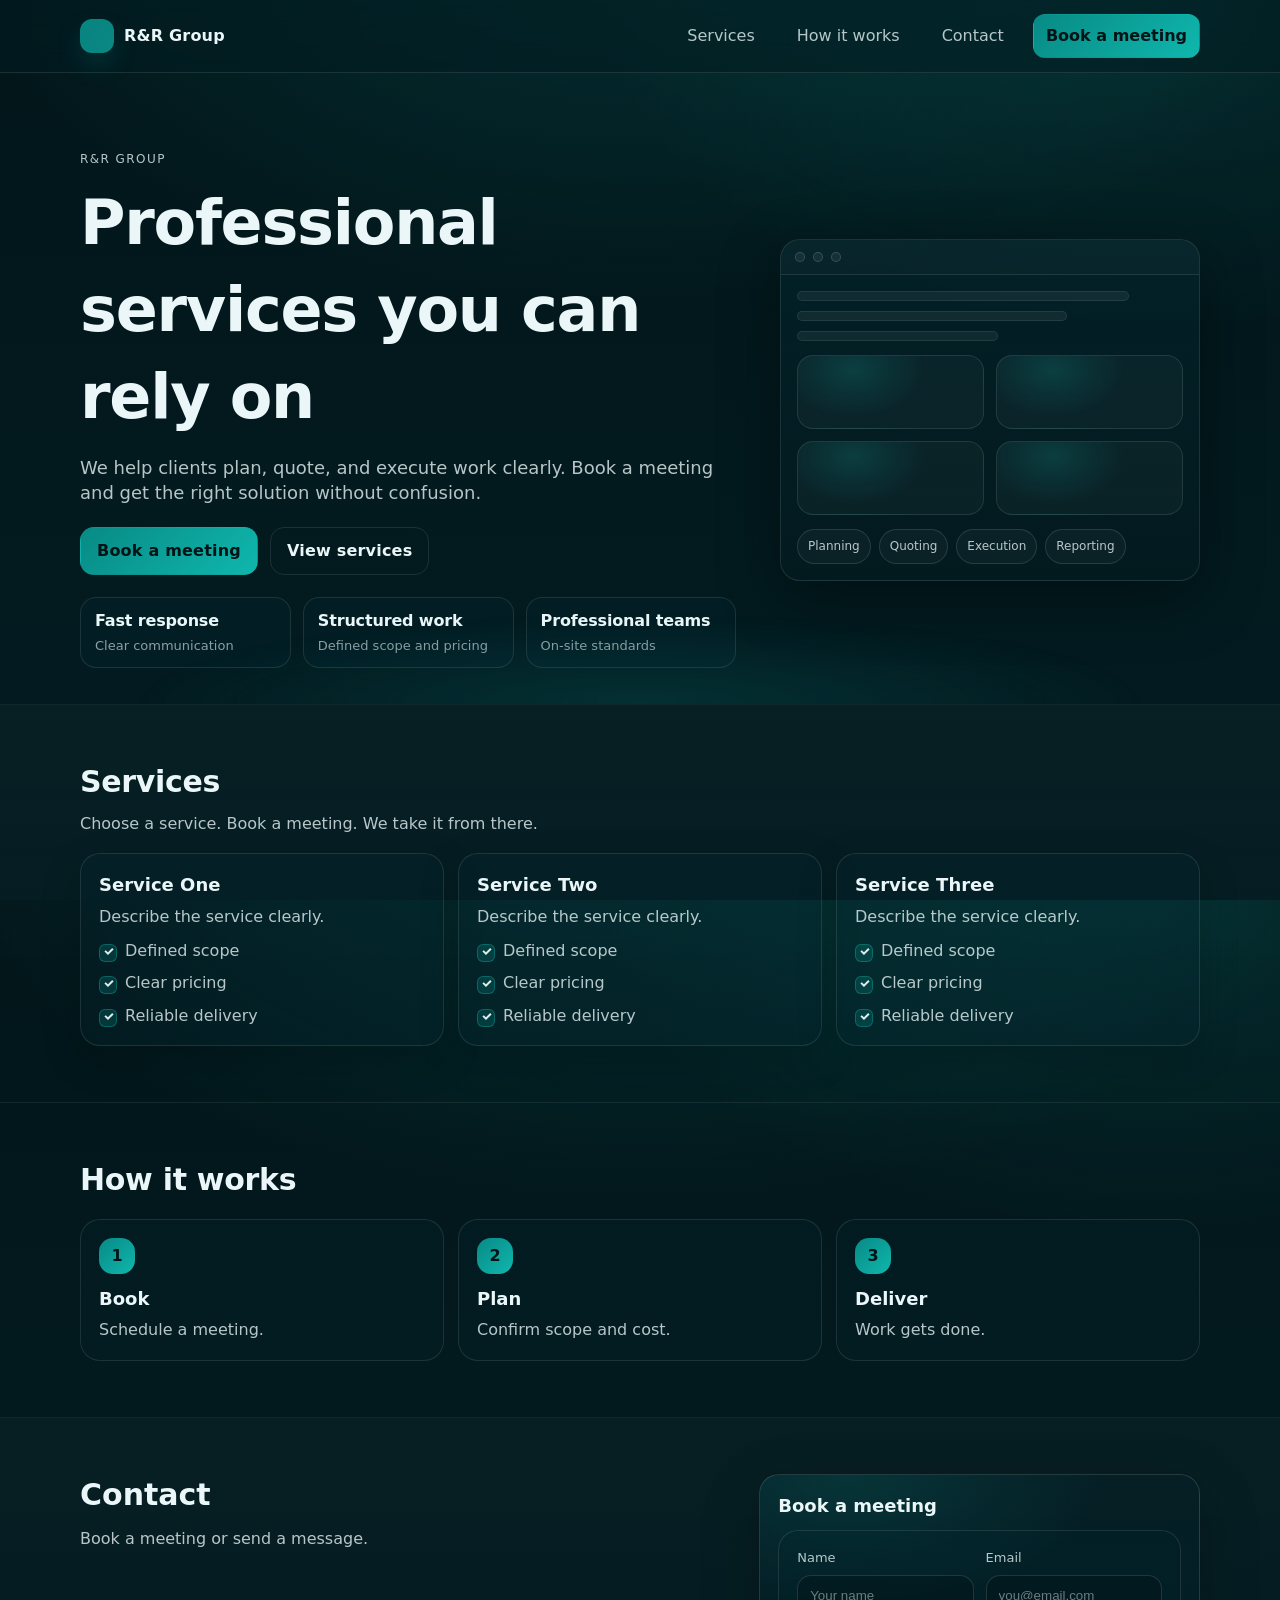
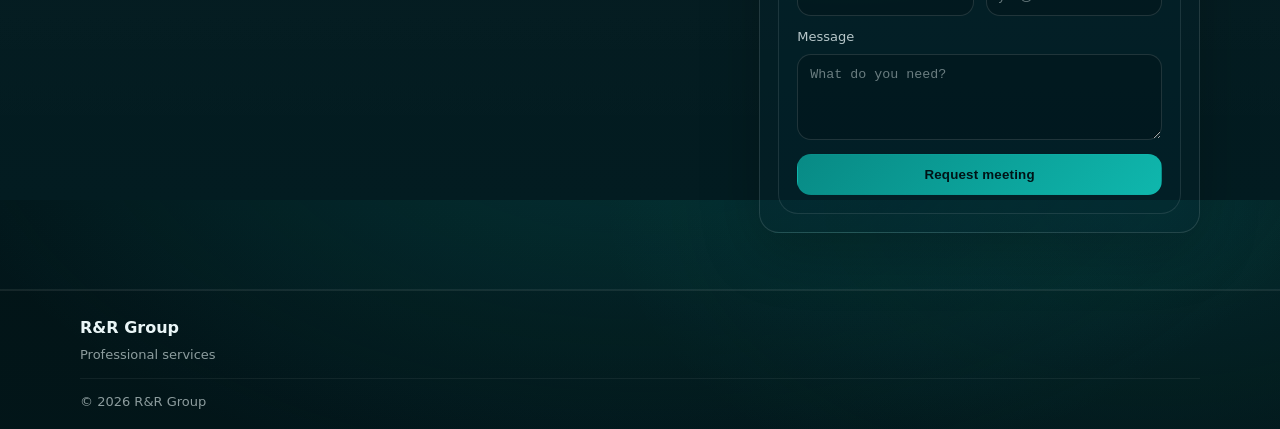
==== index.html @ ce3b4bba "Add files via upload" ====
<!doctype html>
<html lang="en">
<head>
  <meta charset="utf-8">
  <meta name="viewport" content="width=device-width, initial-scale=1">
  <title>R&R Group</title>
  <link rel="stylesheet" href="style.css">
</head>

<body>
  <header class="site-header">
    <div class="container header-inner">
      <div class="brand">
        <div class="brand-mark"></div>
        <div class="brand-name">R&R Group</div>
      </div>

      <nav class="nav">
        <a href="#services">Services</a>
        <a href="#process">How it works</a>
        <a href="#contact">Contact</a>
        <a class="nav-cta" href="#book">Book a meeting</a>
      </nav>
    </div>
  </header>

  <main>
    <section class="hero">
      <div class="container hero-inner">
        <div>
          <p class="eyebrow">R&R Group</p>
          <h1 class="hero-title">Professional services you can rely on</h1>
          <p class="hero-subtitle">
            We help clients plan, quote, and execute work clearly.
            Book a meeting and get the right solution without confusion.
          </p>

          <div class="hero-actions">
            <a class="btn btn-primary" href="#book">Book a meeting</a>
            <a class="btn btn-outline" href="#services">View services</a>
          </div>

          <div class="trust-row">
            <div class="trust-item">
              <div class="trust-value">Fast response</div>
              <div class="trust-label">Clear communication</div>
            </div>
            <div class="trust-item">
              <div class="trust-value">Structured work</div>
              <div class="trust-label">Defined scope and pricing</div>
            </div>
            <div class="trust-item">
              <div class="trust-value">Professional teams</div>
              <div class="trust-label">On-site standards</div>
            </div>
          </div>
        </div>

        <div class="hero-panel">
          <div class="panel-card">
            <div class="panel-top">
              <span class="dot"></span>
              <span class="dot"></span>
              <span class="dot"></span>
            </div>
            <div class="panel-body">
              <div class="panel-line lg"></div>
              <div class="panel-line md"></div>
              <div class="panel-line sm"></div>

              <div class="panel-grid">
                <div class="panel-box"></div>
                <div class="panel-box"></div>
                <div class="panel-box"></div>
                <div class="panel-box"></div>
              </div>

              <div class="panel-chip-row">
                <span class="chip">Planning</span>
                <span class="chip">Quoting</span>
                <span class="chip">Execution</span>
                <span class="chip">Reporting</span>
              </div>
            </div>
          </div>
        </div>
      </div>

      <div class="hero-glow"></div>
    </section>

    <section id="services" class="section section-alt">
      <div class="container">
        <div class="section-head">
          <h2>Services</h2>
          <p>Choose a service. Book a meeting. We take it from there.</p>
        </div>

        <div class="grid-3">
          <div class="card">
            <h3>Service One</h3>
            <p>Describe the service clearly.</p>
            <ul class="ticks">
              <li>Defined scope</li>
              <li>Clear pricing</li>
              <li>Reliable delivery</li>
            </ul>
          </div>

          <div class="card">
            <h3>Service Two</h3>
            <p>Describe the service clearly.</p>
            <ul class="ticks">
              <li>Defined scope</li>
              <li>Clear pricing</li>
              <li>Reliable delivery</li>
            </ul>
          </div>

          <div class="card">
            <h3>Service Three</h3>
            <p>Describe the service clearly.</p>
            <ul class="ticks">
              <li>Defined scope</li>
              <li>Clear pricing</li>
              <li>Reliable delivery</li>
            </ul>
          </div>
        </div>
      </div>
    </section>

    <section id="process" class="section">
      <div class="container">
        <div class="section-head">
          <h2>How it works</h2>
        </div>

        <div class="steps">
          <div class="step">
            <div class="step-num">1</div>
            <h3>Book</h3>
            <p>Schedule a meeting.</p>
          </div>

          <div class="step">
            <div class="step-num">2</div>
            <h3>Plan</h3>
            <p>Confirm scope and cost.</p>
          </div>

          <div class="step">
            <div class="step-num">3</div>
            <h3>Deliver</h3>
            <p>Work gets done.</p>
          </div>
        </div>
      </div>
    </section>

    <section id="contact" class="section section-alt">
      <div class="container split">
        <div class="split-left">
          <h2>Contact</h2>
          <p>Book a meeting or send a message.</p>
        </div>

        <div class="glass-card" id="book">
          <h3>Book a meeting</h3>
          <form class="form">
            <div class="form-grid">
              <div class="field">
                <span>Name</span>
                <input type="text" placeholder="Your name">
              </div>
              <div class="field">
                <span>Email</span>
                <input type="email" placeholder="you@email.com">
              </div>
              <div class="field field-full">
                <span>Message</span>
                <textarea rows="4" placeholder="What do you need?"></textarea>
              </div>
            </div>

            <div class="form-actions">
              <button class="btn btn-primary btn-block">Request meeting</button>
            </div>
          </form>
        </div>
      </div>
    </section>
  </main>

  <footer class="site-footer">
    <div class="container footer-inner">
      <div>
        <div class="footer-brand">R&R Group</div>
        <div class="footer-meta">Professional services</div>
      </div>
    </div>

    <div class="container footer-bottom">
      © 2026 R&R Group
    </div>
  </footer>
</body>
</html>
---- style.css ----
:root{
  --bg:#031c21;
  --panel:#04272f;
  --panel-2:#05323b;
  --text:#eaf6f7;
  --muted:rgba(234,246,247,.78);
  --muted-2:rgba(234,246,247,.60);
  --line:rgba(255,255,255,.10);
  --accent:#088a85;
  --accent-2:#0fb7ad;
  --shadow: 0 18px 60px rgba(0,0,0,.35);
  --radius: 20px;
  --radius-sm: 14px;
  --max: 1120px;
}

*{box-sizing:border-box}
html,body{height:100%}
body{
  margin:0;
  font-family: ui-sans-serif, system-ui, -apple-system, Segoe UI, Roboto, Arial, sans-serif;
  background: radial-gradient(1200px 700px at 50% -120px, rgba(8,138,133,.25), transparent 60%),
              radial-gradient(1000px 600px at 90% 0%, rgba(15,183,173,.14), transparent 55%),
              linear-gradient(180deg, #02161a 0%, var(--bg) 100%);
  color:var(--text);
  line-height:1.4;
}

a{color:inherit; text-decoration:none}
.container{
  width: min(var(--max), calc(100% - 40px));
  margin: 0 auto;
}

.skip-link{
  position:absolute;
  left:-999px;
  top:12px;
  padding:10px 12px;
  background:#fff;
  color:#000;
  border-radius:10px;
  z-index:50;
}
.skip-link:focus{left:12px}

.site-header{
  position:sticky;
  top:0;
  z-index:40;
  backdrop-filter: blur(14px);
  background: rgba(3,28,33,.55);
  border-bottom: 1px solid var(--line);
}
.header-inner{
  display:flex;
  align-items:center;
  justify-content:space-between;
  padding: 14px 0;
  gap:16px;
}

.brand{
  display:flex;
  align-items:center;
  gap:10px;
  min-width: 180px;
}
.brand-mark{
  width:34px;
  height:34px;
  border-radius: 12px;
  background: linear-gradient(135deg, rgba(8,138,133,.95), rgba(15,183,173,.70));
  box-shadow: 0 12px 26px rgba(15,183,173,.15);
}
.brand-name{
  font-weight:800;
  letter-spacing:.2px;
}

.nav{
  display:flex;
  align-items:center;
  gap:16px;
  flex-wrap:wrap;
  justify-content:flex-end;
}
.nav a{
  padding:10px 12px;
  border-radius: 12px;
  color: var(--muted);
  border: 1px solid transparent;
}
.nav a:hover{
  color: var(--text);
  border-color: var(--line);
  background: rgba(255,255,255,.04);
}
.nav .nav-cta{
  color:#001316;
  background: linear-gradient(135deg, var(--accent), var(--accent-2));
  border-color: transparent;
  font-weight:700;
}

.hero{
  position:relative;
  padding: 78px 0 36px;
  overflow:hidden;
}
.hero-inner{
  display:grid;
  grid-template-columns: 1.2fr .8fr;
  gap:26px;
  align-items:center;
}
.eyebrow{
  margin:0 0 12px;
  color: var(--muted);
  letter-spacing:.12em;
  text-transform:uppercase;
  font-size:12px;
}
.hero-title{
  margin:0;
  font-size: clamp(38px, 6vw, 62px);
  letter-spacing:-.02em;
}
.hero-subtitle{
  margin: 14px 0 22px;
  color: var(--muted);
  font-size: 18px;
  max-width: 58ch;
}

.hero-actions{
  display:flex;
  gap:12px;
  flex-wrap:wrap;
  align-items:center;
}

.btn{
  display:inline-flex;
  align-items:center;
  justify-content:center;
  padding: 12px 16px;
  border-radius: 14px;
  border: 1px solid var(--line);
  background: rgba(255,255,255,.03);
  color: var(--text);
  font-weight:700;
  letter-spacing:.2px;
  transition: transform .08s ease, background .2s ease, border-color .2s ease;
}
.btn:hover{
  transform: translateY(-1px);
  background: rgba(255,255,255,.06);
  border-color: rgba(255,255,255,.18);
}
.btn:active{transform: translateY(0)}

.btn-primary{
  color:#001316;
  border-color: transparent;
  background: linear-gradient(135deg, var(--accent), var(--accent-2));
}
.btn-outline{
  background: transparent;
}
.btn-ghost{
  background: rgba(255,255,255,.02);
}
.btn-small{
  padding: 10px 14px;
  border-radius: 12px;
  font-weight:700;
}
.btn-block{width:100%}

.trust-row{
  margin-top: 22px;
  display:grid;
  grid-template-columns: repeat(3, minmax(0, 1fr));
  gap:12px;
}
.trust-item{
  border: 1px solid var(--line);
  background: rgba(4,39,47,.35);
  border-radius: 16px;
  padding: 12px 14px;
}
.trust-value{
  font-weight:800;
  letter-spacing:-.01em;
}
.trust-label{
  margin-top: 4px;
  color: var(--muted-2);
  font-size: 13px;
}

.hero-panel{
  display:flex;
  justify-content:flex-end;
}
.panel-card{
  width: 100%;
  max-width: 420px;
  border-radius: var(--radius);
  border: 1px solid var(--line);
  background: linear-gradient(180deg, rgba(4,39,47,.55), rgba(3,28,33,.40));
  box-shadow: var(--shadow);
  overflow:hidden;
}
.panel-top{
  display:flex;
  gap:8px;
  padding: 12px 14px;
  border-bottom: 1px solid var(--line);
  background: rgba(255,255,255,.02);
}
.dot{
  width:10px;
  height:10px;
  border-radius:999px;
  border:1px solid rgba(255,255,255,.15);
  background: rgba(255,255,255,.06);
}
.panel-body{padding:16px}
.panel-line{
  height:10px;
  border-radius:999px;
  background: rgba(255,255,255,.06);
  border: 1px solid rgba(255,255,255,.08);
  margin-bottom:10px;
}
.panel-line.lg{width: 86%}
.panel-line.md{width: 70%}
.panel-line.sm{width: 52%}

.panel-grid{
  display:grid;
  grid-template-columns: repeat(2, minmax(0, 1fr));
  gap:12px;
  margin-top: 14px;
}
.panel-box{
  height: 74px;
  border-radius: 16px;
  border: 1px solid rgba(255,255,255,.10);
  background:
    radial-gradient(120px 80px at 30% 20%, rgba(15,183,173,.18), transparent 60%),
    rgba(255,255,255,.03);
}
.panel-chip-row{
  display:flex;
  gap:8px;
  flex-wrap:wrap;
  margin-top: 14px;
}
.chip{
  font-size: 12px;
  color: var(--muted);
  border: 1px solid rgba(255,255,255,.12);
  background: rgba(255,255,255,.03);
  padding: 8px 10px;
  border-radius: 999px;
}

.hero-glow{
  position:absolute;
  inset:auto -80px -120px -80px;
  height: 240px;
  background: radial-gradient(closest-side, rgba(8,138,133,.20), transparent 70%);
  filter: blur(8px);
  pointer-events:none;
}

.section{
  padding: 56px 0;
}
.section-alt{
  background: linear-gradient(180deg, rgba(255,255,255,.02), transparent 70%);
  border-top: 1px solid rgba(255,255,255,.05);
  border-bottom: 1px solid rgba(255,255,255,.05);
}
.section-head{
  display:flex;
  flex-direction:column;
  gap:10px;
  margin-bottom: 18px;
}
.section-head h2{
  margin:0;
  font-size: 30px;
  letter-spacing:-.01em;
}
.section-head p{
  margin:0;
  color: var(--muted);
  max-width: 70ch;
}

.grid-3{
  display:grid;
  grid-template-columns: repeat(3, minmax(0, 1fr));
  gap:14px;
  margin-top: 18px;
}
.card{
  border: 1px solid var(--line);
  background: rgba(4,39,47,.30);
  border-radius: var(--radius);
  padding: 18px;
  box-shadow: 0 14px 40px rgba(0,0,0,.18);
}
.card h3{
  margin:0 0 8px;
  font-size: 18px;
}
.card p{
  margin:0 0 12px;
  color: var(--muted);
}
.ticks{
  margin: 0;
  padding: 0;
  list-style:none;
  display:flex;
  flex-direction:column;
  gap:10px;
}
.ticks li{
  padding-left: 26px;
  position:relative;
  color: var(--muted);
}
.ticks li::before{
  content:"";
  position:absolute;
  left:0;
  top:4px;
  width:16px;
  height:16px;
  border-radius: 6px;
  background: rgba(15,183,173,.18);
  border: 1px solid rgba(15,183,173,.35);
}
.ticks li::after{
  content:"";
  position:absolute;
  left:6px;
  top:8px;
  width:6px;
  height:3px;
  border-left:2px solid rgba(234,246,247,.95);
  border-bottom:2px solid rgba(234,246,247,.95);
  transform: rotate(-45deg);
}

.note-bar{
  margin-top: 16px;
  border: 1px solid rgba(255,255,255,.10);
  border-radius: var(--radius);
  background:
    radial-gradient(420px 220px at 20% 0%, rgba(15,183,173,.16), transparent 60%),
    rgba(255,255,255,.03);
  padding: 16px;
  display:flex;
  align-items:center;
  justify-content:space-between;
  gap:14px;
  flex-wrap:wrap;
}
.note-title{
  font-weight:800;
  letter-spacing:-.01em;
}
.note-text{
  color: var(--muted);
  max-width: 70ch;
}

.steps{
  display:grid;
  grid-template-columns: repeat(3, minmax(0, 1fr));
  gap:14px;
  margin-top: 18px;
}
.step{
  border: 1px solid var(--line);
  background: rgba(4,39,47,.28);
  border-radius: var(--radius);
  padding: 18px;
}
.step-num{
  width: 36px;
  height: 36px;
  border-radius: 14px;
  display:flex;
  align-items:center;
  justify-content:center;
  font-weight:900;
  color:#001316;
  background: linear-gradient(135deg, var(--accent), var(--accent-2));
  margin-bottom: 12px;
}
.step h3{margin:0 0 8px; font-size:18px}
.step p{margin:0; color:var(--muted)}

.cta-slab{
  margin-top: 18px;
  border: 1px solid rgba(255,255,255,.12);
  background:
    radial-gradient(520px 260px at 10% 0%, rgba(8,138,133,.20), transparent 60%),
    rgba(255,255,255,.03);
  border-radius: var(--radius);
  padding: 18px;
  display:flex;
  align-items:center;
  justify-content:space-between;
  gap:14px;
  flex-wrap:wrap;
}
.cta-left h3{margin:0 0 6px; font-size:20px}
.cta-left p{margin:0; color:var(--muted)}
.cta-right{display:flex; gap:12px; flex-wrap:wrap}

.split{
  display:grid;
  grid-template-columns: 1.2fr .8fr;
  gap:18px;
  align-items:start;
}
.split-left h2{margin:0 0 12px; font-size:30px}
.split-left p{margin:0 0 16px; color:var(--muted); max-width: 75ch}

.pill-row{
  display:flex;
  gap:10px;
  flex-wrap:wrap;
}
.pill{
  padding: 10px 12px;
  border-radius: 999px;
  border: 1px solid rgba(255,255,255,.12);
  background: rgba(255,255,255,.03);
  color: var(--muted);
  font-size: 13px;
}

.glass-card{
  border-radius: var(--radius);
  border: 1px solid rgba(255,255,255,.12);
  background:
    radial-gradient(420px 220px at 20% 0%, rgba(15,183,173,.14), transparent 60%),
    rgba(4,39,47,.28);
  padding: 18px;
  box-shadow: 0 18px 60px rgba(0,0,0,.22);
}
.glass-card h3{margin:0 0 12px; font-size:18px}

.form{
  border: 1px solid rgba(255,255,255,.10);
  border-radius: var(--radius);
  background: rgba(4,39,47,.22);
  padding: 18px;
}
.form-grid{
  display:grid;
  grid-template-columns: repeat(2, minmax(0, 1fr));
  gap:12px;
}
.field{display:flex; flex-direction:column; gap:8px}
.field span{color: var(--muted); font-size: 13px}
.field input,
.field select,
.field textarea{
  border-radius: 14px;
  border: 1px solid rgba(255,255,255,.12);
  background: rgba(0,0,0,.18);
  color: var(--text);
  padding: 12px 12px;
  outline:none;
}
.field input::placeholder,
.field textarea::placeholder{color: rgba(234,246,247,.45)}
.field input:focus,
.field select:focus,
.field textarea:focus{
  border-color: rgba(15,183,173,.45);
  box-shadow: 0 0 0 4px rgba(15,183,173,.10);
}
.field-full{grid-column: 1 / -1}

.form-actions{
  display:flex;
  align-items:center;
  justify-content:space-between;
  gap:14px;
  flex-wrap:wrap;
  margin-top: 14px;
}
.form-note{
  margin:0;
  color: var(--muted-2);
  font-size: 13px;
  max-width: 70ch;
}

.float-stack{
  position: fixed;
  right: 18px;
  top: 50%;
  transform: translateY(-50%);
  display:flex;
  flex-direction:column;
  gap:10px;
  z-index:45;
}
.float-btn{
  width: 44px;
  height: 44px;
  border-radius: 14px;
  border: 1px solid rgba(255,255,255,.12);
  background: rgba(4,39,47,.55);
  backdrop-filter: blur(10px);
  display:flex;
  align-items:center;
  justify-content:center;
  box-shadow: 0 10px 26px rgba(0,0,0,.25);
}
.float-btn:hover{
  border-color: rgba(255,255,255,.22);
  background: rgba(255,255,255,.06);
}
.float-ic{
  width: 28px;
  height: 28px;
  border-radius: 12px;
  display:flex;
  align-items:center;
  justify-content:center;
  font-weight:900;
  color:#001316;
  background: linear-gradient(135deg, var(--accent), var(--accent-2));
}

.site-footer{
  border-top: 1px solid rgba(255,255,255,.08);
  padding: 26px 0 18px;
  background: rgba(0,0,0,.10);
}
.footer-inner{
  display:flex;
  align-items:flex-start;
  justify-content:space-between;
  gap:14px;
  flex-wrap:wrap;
}
.footer-brand{font-weight:900}
.footer-meta{color: var(--muted-2); margin-top: 6px; font-size: 13px}
.footer-links{
  display:flex;
  gap:12px;
  flex-wrap:wrap;
  justify-content:flex-end;
}
.footer-links a{
  padding:10px 12px;
  border-radius: 12px;
  border: 1px solid transparent;
  color: var(--muted);
}
.footer-links a:hover{
  border-color: var(--line);
  background: rgba(255,255,255,.04);
  color: var(--text);
}
.footer-bottom{
  margin-top: 14px;
  color: var(--muted-2);
  font-size: 13px;
  padding-top: 14px;
  border-top: 1px solid rgba(255,255,255,.06);
}

@media (max-width: 980px){
  .hero-inner{grid-template-columns: 1fr}
  .hero-panel{justify-content:flex-start}
  .split{grid-template-columns: 1fr}
  .grid-3{grid-template-columns: 1fr}
  .steps{grid-template-columns: 1fr}
  .trust-row{grid-template-columns: 1fr}
  .form-grid{grid-template-columns: 1fr}
  .float-stack{right: 12px}
}

@media (max-width: 520px){
  .nav{gap:8px}
  .nav a{padding:9px 10px}
  .hero{padding-top: 56px}
}
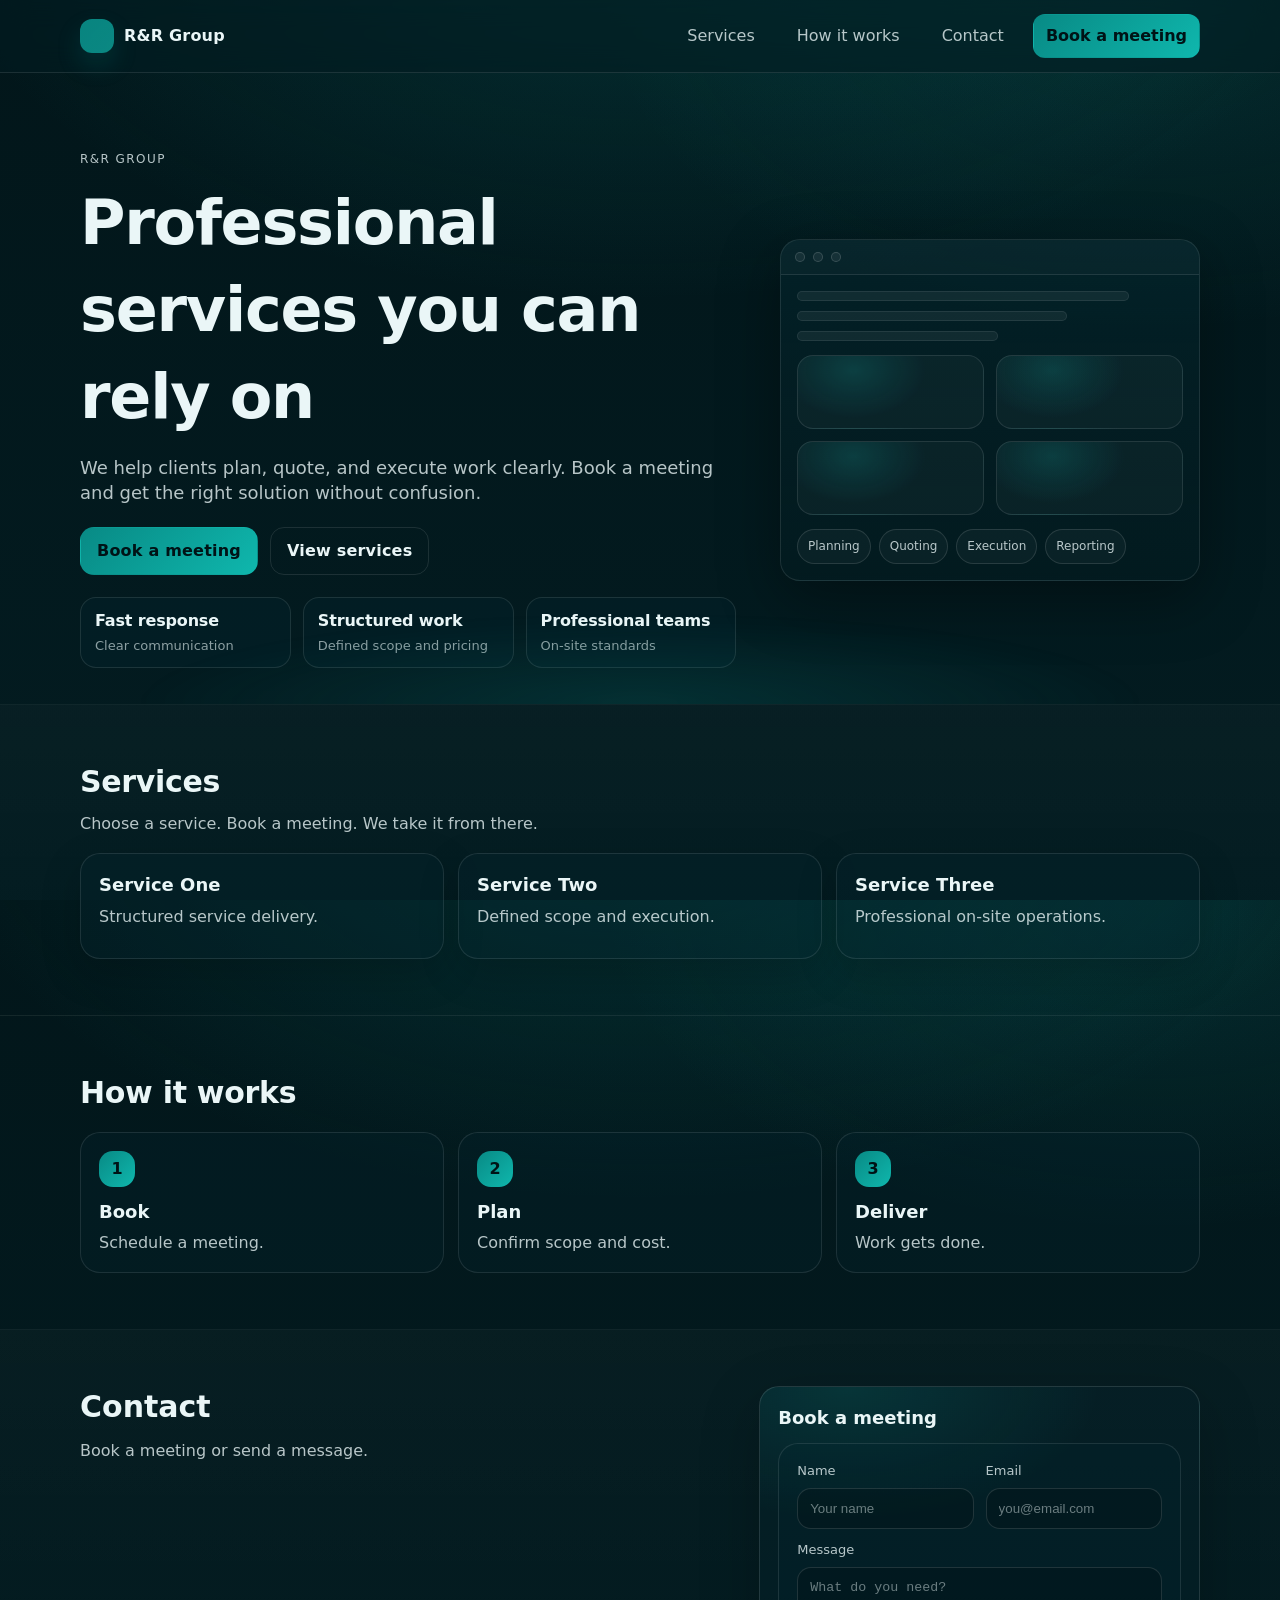
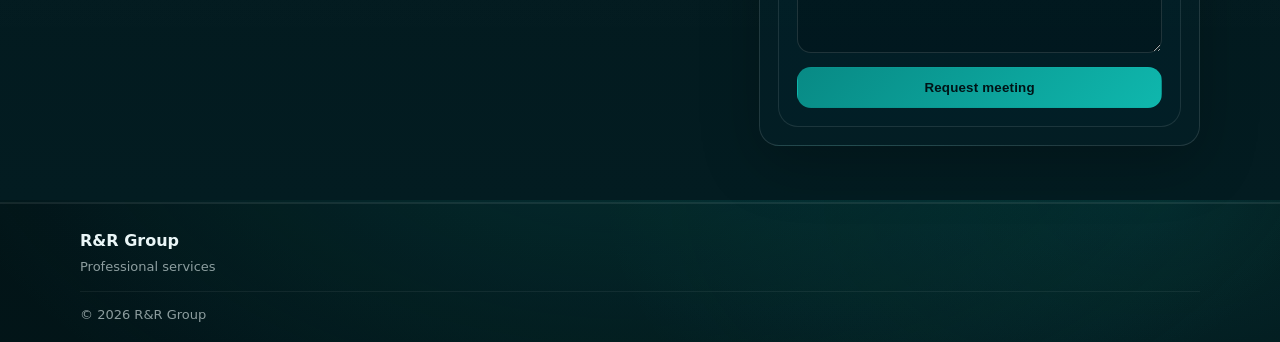
==== commit 56d17158: "index.html" ====
--- a/index.html
+++ b/index.html
@@ -3,7 +3,42 @@
 <head>
   <meta charset="utf-8">
   <meta name="viewport" content="width=device-width, initial-scale=1">
-  <title>R&R Group</title>
+
+  <!-- SEO FOUNDATION (BLOCKED INDEXING) -->
+  <title>R&R Group | Professional Services & Project Execution</title>
+  <meta name="description" content="R&R Group provides structured professional services focused on planning, quoting, and execution. Book a meeting to discuss your project requirements.">
+  <link rel="canonical" href="https://www.randrgroup.co.za/">
+
+  <!-- BLOCK INDEXING (TEMPORARY) -->
+  <meta name="robots" content="noindex, nofollow">
+
+  <!-- OPEN GRAPH -->
+  <meta property="og:type" content="website">
+  <meta property="og:title" content="R&R Group | Professional Services">
+  <meta property="og:description" content="Clear scope. Structured delivery. Book a meeting with R&R Group.">
+  <meta property="og:url" content="https://www.randrgroup.co.za/">
+
+  <!-- TWITTER CARD -->
+  <meta name="twitter:card" content="summary">
+  <meta name="twitter:title" content="R&R Group | Professional Services">
+  <meta name="twitter:description" content="Structured services. Clear execution. Book a meeting.">
+
+  <!-- STRUCTURED DATA (JSON-LD) -->
+  <script type="application/ld+json">
+  {
+    "@context": "https://schema.org",
+    "@type": "Organization",
+    "name": "R&R Group",
+    "url": "https://www.randrgroup.co.za",
+    "description": "Professional services focused on structured planning, quoting, and execution.",
+    "areaServed": {
+      "@type": "AdministrativeArea",
+      "name": "South Africa"
+    }
+  }
+  </script>
+
+  <!-- STYLES -->
   <link rel="stylesheet" href="style.css">
 </head>
 
@@ -99,32 +134,15 @@
         <div class="grid-3">
           <div class="card">
             <h3>Service One</h3>
-            <p>Describe the service clearly.</p>
-            <ul class="ticks">
-              <li>Defined scope</li>
-              <li>Clear pricing</li>
-              <li>Reliable delivery</li>
-            </ul>
-          </div>
-
+            <p>Structured service delivery.</p>
+          </div>
           <div class="card">
             <h3>Service Two</h3>
-            <p>Describe the service clearly.</p>
-            <ul class="ticks">
-              <li>Defined scope</li>
-              <li>Clear pricing</li>
-              <li>Reliable delivery</li>
-            </ul>
-          </div>
-
+            <p>Defined scope and execution.</p>
+          </div>
           <div class="card">
             <h3>Service Three</h3>
-            <p>Describe the service clearly.</p>
-            <ul class="ticks">
-              <li>Defined scope</li>
-              <li>Clear pricing</li>
-              <li>Reliable delivery</li>
-            </ul>
+            <p>Professional on-site operations.</p>
           </div>
         </div>
       </div>
@@ -142,13 +160,11 @@
             <h3>Book</h3>
             <p>Schedule a meeting.</p>
           </div>
-
           <div class="step">
             <div class="step-num">2</div>
             <h3>Plan</h3>
             <p>Confirm scope and cost.</p>
           </div>
-
           <div class="step">
             <div class="step-num">3</div>
             <h3>Deliver</h3>
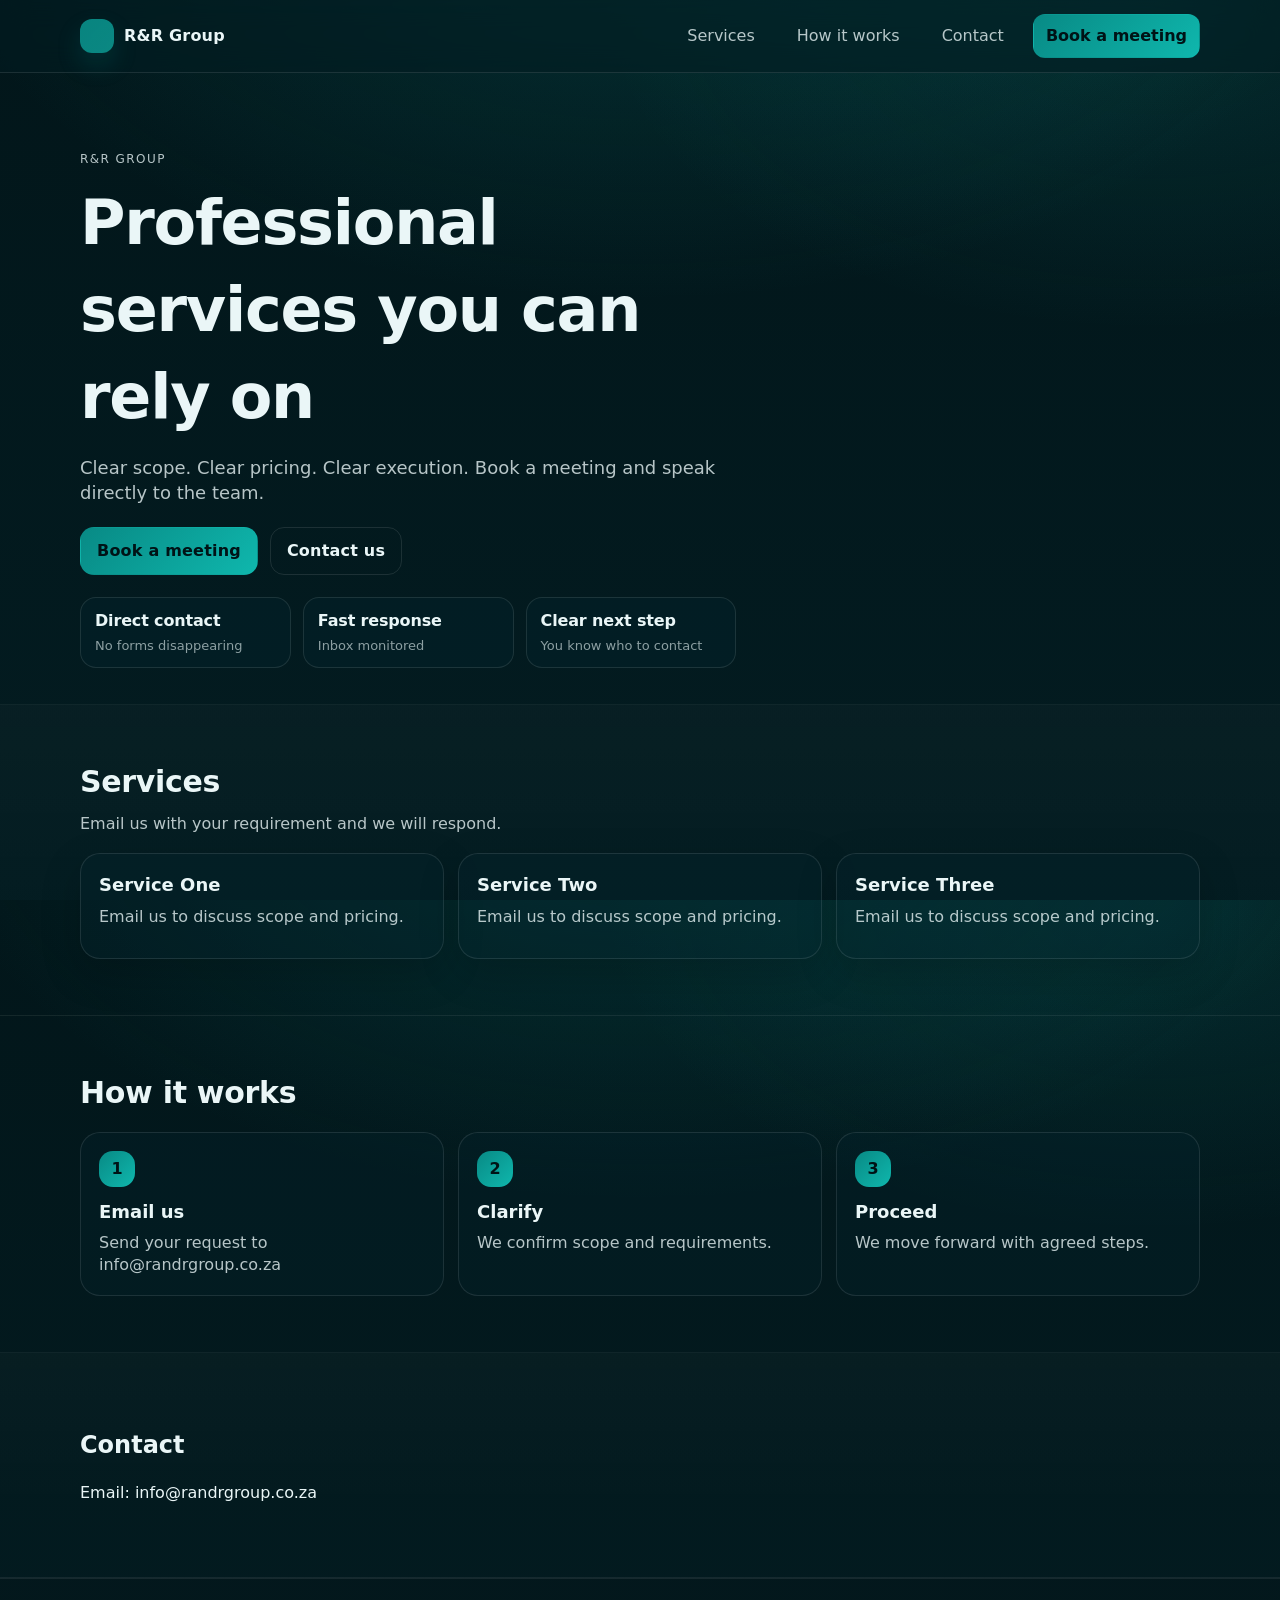
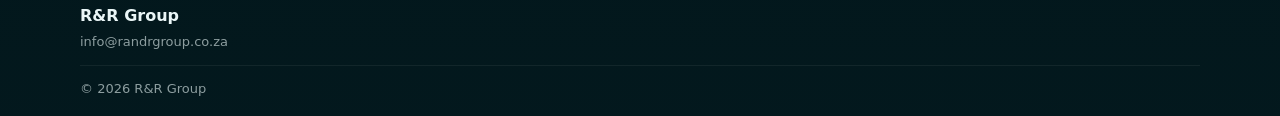
==== commit 8abf688f: "index.html" ====
--- a/index.html
+++ b/index.html
@@ -4,7 +4,6 @@
   <meta charset="utf-8">
   <meta name="viewport" content="width=device-width, initial-scale=1">
 
-  <!-- SEO FOUNDATION (BLOCKED INDEXING) -->
   <title>R&R Group | Professional Services & Project Execution</title>
   <meta name="description" content="R&R Group provides structured professional services focused on planning, quoting, and execution. Book a meeting to discuss your project requirements.">
   <link rel="canonical" href="https://www.randrgroup.co.za/">
@@ -18,27 +17,21 @@
   <meta property="og:description" content="Clear scope. Structured delivery. Book a meeting with R&R Group.">
   <meta property="og:url" content="https://www.randrgroup.co.za/">
 
-  <!-- TWITTER CARD -->
-  <meta name="twitter:card" content="summary">
-  <meta name="twitter:title" content="R&R Group | Professional Services">
-  <meta name="twitter:description" content="Structured services. Clear execution. Book a meeting.">
-
-  <!-- STRUCTURED DATA (JSON-LD) -->
+  <!-- STRUCTURED DATA -->
   <script type="application/ld+json">
   {
     "@context": "https://schema.org",
     "@type": "Organization",
     "name": "R&R Group",
     "url": "https://www.randrgroup.co.za",
-    "description": "Professional services focused on structured planning, quoting, and execution.",
-    "areaServed": {
-      "@type": "AdministrativeArea",
-      "name": "South Africa"
+    "contactPoint": {
+      "@type": "ContactPoint",
+      "email": "info@randrgroup.co.za",
+      "contactType": "sales"
     }
   }
   </script>
 
-  <!-- STYLES -->
   <link rel="stylesheet" href="style.css">
 </head>
 
@@ -54,7 +47,7 @@
         <a href="#services">Services</a>
         <a href="#process">How it works</a>
         <a href="#contact">Contact</a>
-        <a class="nav-cta" href="#book">Book a meeting</a>
+        <a class="nav-cta" href="mailto:info@randrgroup.co.za?subject=Booking%20Request%20-%20R%26R%20Group">Book a meeting</a>
       </nav>
     </div>
   </header>
@@ -66,83 +59,52 @@
           <p class="eyebrow">R&R Group</p>
           <h1 class="hero-title">Professional services you can rely on</h1>
           <p class="hero-subtitle">
-            We help clients plan, quote, and execute work clearly.
-            Book a meeting and get the right solution without confusion.
+            Clear scope. Clear pricing. Clear execution.
+            Book a meeting and speak directly to the team.
           </p>
 
           <div class="hero-actions">
-            <a class="btn btn-primary" href="#book">Book a meeting</a>
-            <a class="btn btn-outline" href="#services">View services</a>
+            <a class="btn btn-primary" href="mailto:info@randrgroup.co.za?subject=Booking%20Request%20-%20R%26R%20Group">Book a meeting</a>
+            <a class="btn btn-outline" href="mailto:info@randrgroup.co.za?subject=Service%20Enquiry%20-%20R%26R%20Group">Contact us</a>
           </div>
 
           <div class="trust-row">
             <div class="trust-item">
-              <div class="trust-value">Fast response</div>
-              <div class="trust-label">Clear communication</div>
+              <div class="trust-value">Direct contact</div>
+              <div class="trust-label">No forms disappearing</div>
             </div>
             <div class="trust-item">
-              <div class="trust-value">Structured work</div>
-              <div class="trust-label">Defined scope and pricing</div>
+              <div class="trust-value">Fast response</div>
+              <div class="trust-label">Inbox monitored</div>
             </div>
             <div class="trust-item">
-              <div class="trust-value">Professional teams</div>
-              <div class="trust-label">On-site standards</div>
-            </div>
-          </div>
-        </div>
-
-        <div class="hero-panel">
-          <div class="panel-card">
-            <div class="panel-top">
-              <span class="dot"></span>
-              <span class="dot"></span>
-              <span class="dot"></span>
-            </div>
-            <div class="panel-body">
-              <div class="panel-line lg"></div>
-              <div class="panel-line md"></div>
-              <div class="panel-line sm"></div>
-
-              <div class="panel-grid">
-                <div class="panel-box"></div>
-                <div class="panel-box"></div>
-                <div class="panel-box"></div>
-                <div class="panel-box"></div>
-              </div>
-
-              <div class="panel-chip-row">
-                <span class="chip">Planning</span>
-                <span class="chip">Quoting</span>
-                <span class="chip">Execution</span>
-                <span class="chip">Reporting</span>
-              </div>
+              <div class="trust-value">Clear next step</div>
+              <div class="trust-label">You know who to contact</div>
             </div>
           </div>
         </div>
       </div>
-
-      <div class="hero-glow"></div>
     </section>
 
     <section id="services" class="section section-alt">
       <div class="container">
         <div class="section-head">
           <h2>Services</h2>
-          <p>Choose a service. Book a meeting. We take it from there.</p>
+          <p>Email us with your requirement and we will respond.</p>
         </div>
 
         <div class="grid-3">
           <div class="card">
             <h3>Service One</h3>
-            <p>Structured service delivery.</p>
+            <p>Email us to discuss scope and pricing.</p>
           </div>
           <div class="card">
             <h3>Service Two</h3>
-            <p>Defined scope and execution.</p>
+            <p>Email us to discuss scope and pricing.</p>
           </div>
           <div class="card">
             <h3>Service Three</h3>
-            <p>Professional on-site operations.</p>
+            <p>Email us to discuss scope and pricing.</p>
           </div>
         </div>
       </div>
@@ -157,53 +119,30 @@
         <div class="steps">
           <div class="step">
             <div class="step-num">1</div>
-            <h3>Book</h3>
-            <p>Schedule a meeting.</p>
+            <h3>Email us</h3>
+            <p>Send your request to info@randrgroup.co.za</p>
           </div>
           <div class="step">
             <div class="step-num">2</div>
-            <h3>Plan</h3>
-            <p>Confirm scope and cost.</p>
+            <h3>Clarify</h3>
+            <p>We confirm scope and requirements.</p>
           </div>
           <div class="step">
             <div class="step-num">3</div>
-            <h3>Deliver</h3>
-            <p>Work gets done.</p>
+            <h3>Proceed</h3>
+            <p>We move forward with agreed steps.</p>
           </div>
         </div>
       </div>
     </section>
 
     <section id="contact" class="section section-alt">
-      <div class="container split">
-        <div class="split-left">
-          <h2>Contact</h2>
-          <p>Book a meeting or send a message.</p>
-        </div>
-
-        <div class="glass-card" id="book">
-          <h3>Book a meeting</h3>
-          <form class="form">
-            <div class="form-grid">
-              <div class="field">
-                <span>Name</span>
-                <input type="text" placeholder="Your name">
-              </div>
-              <div class="field">
-                <span>Email</span>
-                <input type="email" placeholder="you@email.com">
-              </div>
-              <div class="field field-full">
-                <span>Message</span>
-                <textarea rows="4" placeholder="What do you need?"></textarea>
-              </div>
-            </div>
-
-            <div class="form-actions">
-              <button class="btn btn-primary btn-block">Request meeting</button>
-            </div>
-          </form>
-        </div>
+      <div class="container">
+        <h2>Contact</h2>
+        <p>
+          Email:
+          <a href="mailto:info@randrgroup.co.za">info@randrgroup.co.za</a>
+        </p>
       </div>
     </section>
   </main>
@@ -212,7 +151,7 @@
     <div class="container footer-inner">
       <div>
         <div class="footer-brand">R&R Group</div>
-        <div class="footer-meta">Professional services</div>
+        <div class="footer-meta">info@randrgroup.co.za</div>
       </div>
     </div>
 
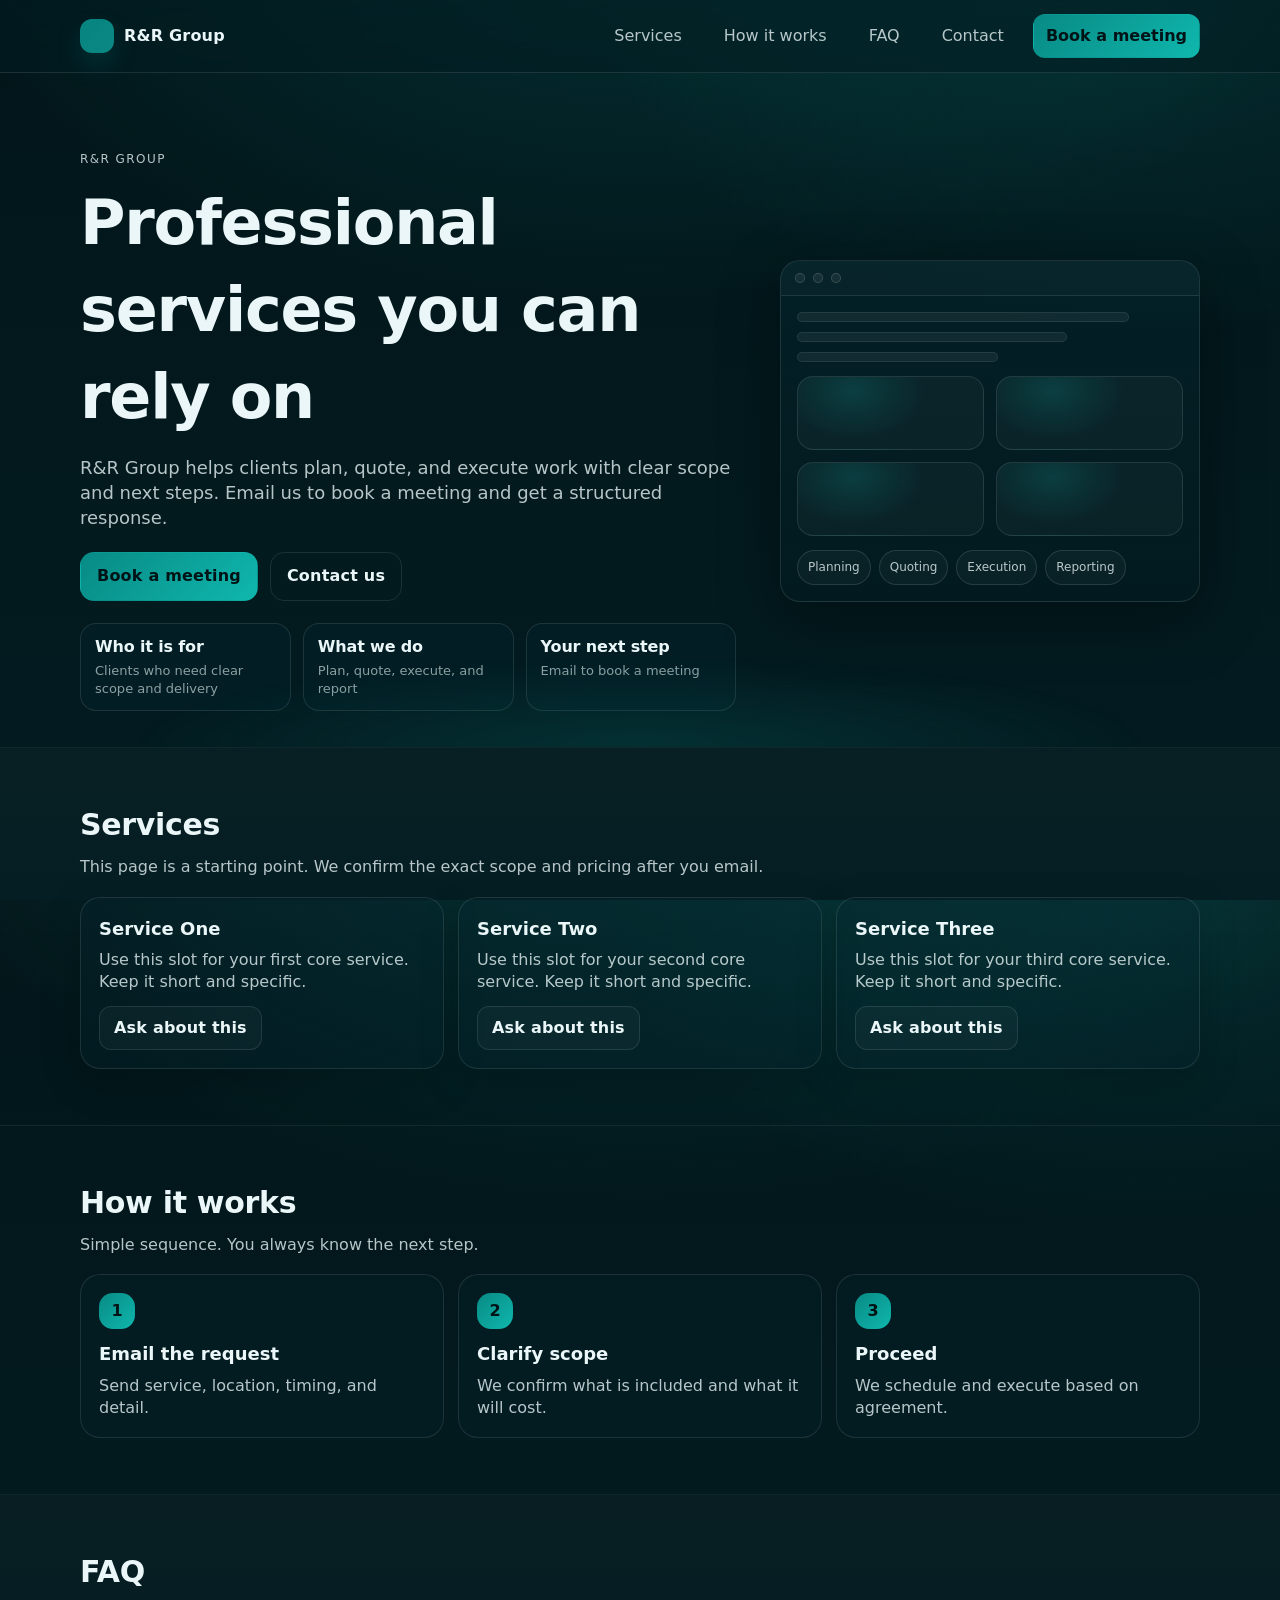
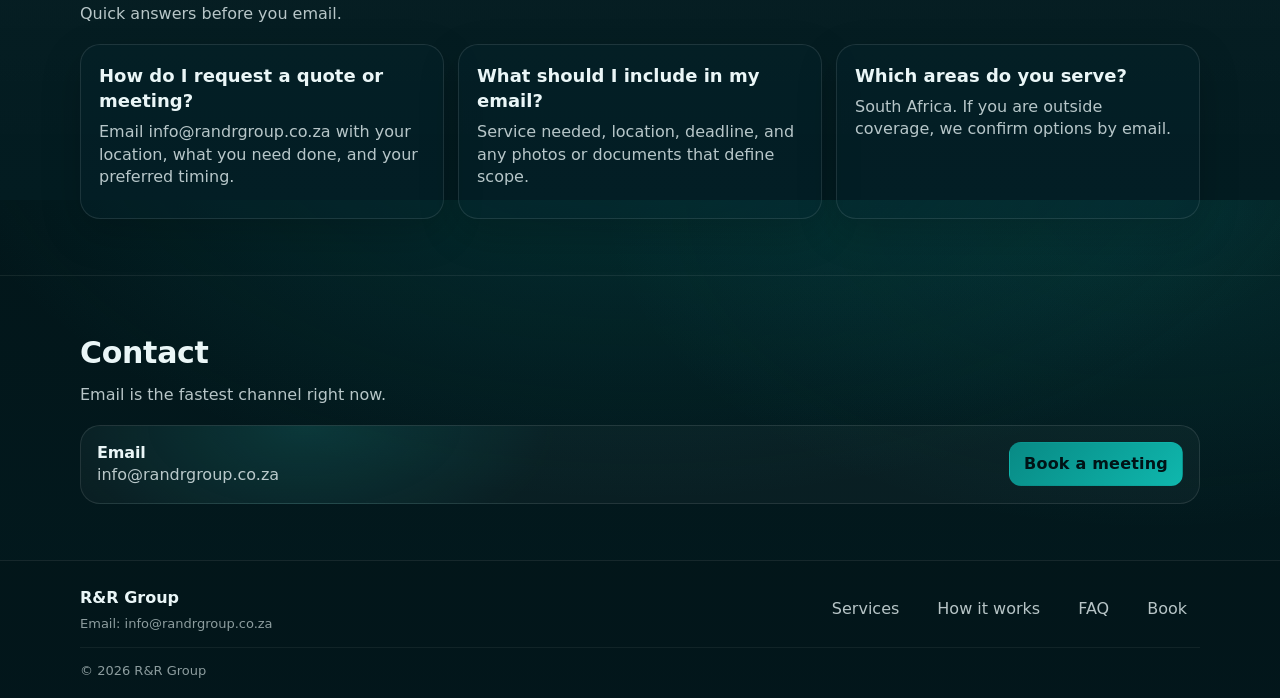
==== commit 6326cec1: "index.html" ====
--- a/index.html
+++ b/index.html
@@ -5,7 +5,7 @@
   <meta name="viewport" content="width=device-width, initial-scale=1">
 
   <title>R&R Group | Professional Services & Project Execution</title>
-  <meta name="description" content="R&R Group provides structured professional services focused on planning, quoting, and execution. Book a meeting to discuss your project requirements.">
+  <meta name="description" content="R&R Group provides structured professional services focused on planning, quoting, and execution. Email to book a meeting and discuss your project requirements.">
   <link rel="canonical" href="https://www.randrgroup.co.za/">
 
   <!-- BLOCK INDEXING (TEMPORARY) -->
@@ -14,16 +14,22 @@
   <!-- OPEN GRAPH -->
   <meta property="og:type" content="website">
   <meta property="og:title" content="R&R Group | Professional Services">
-  <meta property="og:description" content="Clear scope. Structured delivery. Book a meeting with R&R Group.">
+  <meta property="og:description" content="Clear scope. Structured delivery. Email to book a meeting with R&R Group.">
   <meta property="og:url" content="https://www.randrgroup.co.za/">
 
-  <!-- STRUCTURED DATA -->
+  <!-- TWITTER CARD -->
+  <meta name="twitter:card" content="summary">
+  <meta name="twitter:title" content="R&R Group | Professional Services">
+  <meta name="twitter:description" content="Clear scope. Structured delivery. Email to book a meeting.">
+
+  <!-- STRUCTURED DATA: ORGANIZATION -->
   <script type="application/ld+json">
   {
     "@context": "https://schema.org",
     "@type": "Organization",
     "name": "R&R Group",
     "url": "https://www.randrgroup.co.za",
+    "email": "info@randrgroup.co.za",
     "contactPoint": {
       "@type": "ContactPoint",
       "email": "info@randrgroup.co.za",
@@ -32,6 +38,40 @@
   }
   </script>
 
+  <!-- STRUCTURED DATA: FAQ -->
+  <script type="application/ld+json">
+  {
+    "@context":"https://schema.org",
+    "@type":"FAQPage",
+    "mainEntity":[
+      {
+        "@type":"Question",
+        "name":"How do I request a quote or meeting?",
+        "acceptedAnswer":{
+          "@type":"Answer",
+          "text":"Email info@randrgroup.co.za with your location, what you need done, and your preferred timing. We reply with the next steps."
+        }
+      },
+      {
+        "@type":"Question",
+        "name":"What information should I include in my email?",
+        "acceptedAnswer":{
+          "@type":"Answer",
+          "text":"Include the service you need, the site location, your deadline, and any photos or documents that help define scope."
+        }
+      },
+      {
+        "@type":"Question",
+        "name":"Which areas do you serve?",
+        "acceptedAnswer":{
+          "@type":"Answer",
+          "text":"We serve clients in South Africa. If you are outside our current coverage, we will confirm options by email."
+        }
+      }
+    ]
+  }
+  </script>
+
   <link rel="stylesheet" href="style.css">
 </head>
 
@@ -43,11 +83,12 @@
         <div class="brand-name">R&R Group</div>
       </div>
 
-      <nav class="nav">
+      <nav class="nav" aria-label="Primary">
         <a href="#services">Services</a>
         <a href="#process">How it works</a>
+        <a href="#faq">FAQ</a>
         <a href="#contact">Contact</a>
-        <a class="nav-cta" href="mailto:info@randrgroup.co.za?subject=Booking%20Request%20-%20R%26R%20Group">Book a meeting</a>
+        <a class="nav-cta" href="mailto:info@randrgroup.co.za?subject=Booking%20Request%20-%20R%26R%20Group&body=Hi%20R%26R%20Group%2C%0A%0AI%20want%20to%20book%20a%20meeting.%0A%0AService%20needed%3A%20%0ALocation%3A%20%0ADeadline%3A%20%0ABest%20time%20to%20call%3A%20%0A%0AThanks%2C">Book a meeting</a>
       </nav>
     </div>
   </header>
@@ -59,90 +100,166 @@
           <p class="eyebrow">R&R Group</p>
           <h1 class="hero-title">Professional services you can rely on</h1>
           <p class="hero-subtitle">
-            Clear scope. Clear pricing. Clear execution.
-            Book a meeting and speak directly to the team.
+            R&R Group helps clients plan, quote, and execute work with clear scope and next steps.
+            Email us to book a meeting and get a structured response.
           </p>
 
           <div class="hero-actions">
-            <a class="btn btn-primary" href="mailto:info@randrgroup.co.za?subject=Booking%20Request%20-%20R%26R%20Group">Book a meeting</a>
-            <a class="btn btn-outline" href="mailto:info@randrgroup.co.za?subject=Service%20Enquiry%20-%20R%26R%20Group">Contact us</a>
-          </div>
-
-          <div class="trust-row">
+            <a class="btn btn-primary" href="mailto:info@randrgroup.co.za?subject=Booking%20Request%20-%20R%26R%20Group&body=Hi%20R%26R%20Group%2C%0A%0AI%20want%20to%20book%20a%20meeting.%0A%0AService%20needed%3A%20%0ALocation%3A%20%0ADeadline%3A%20%0ABest%20time%20to%20call%3A%20%0A%0AThanks%2C">Book a meeting</a>
+            <a class="btn btn-outline" href="mailto:info@randrgroup.co.za?subject=Service%20Enquiry%20-%20R%26R%20Group&body=Hi%20R%26R%20Group%2C%0A%0AI%20have%20a%20service%20question.%0A%0AService%20needed%3A%20%0ALocation%3A%20%0ADetails%3A%20%0A%0AThanks%2C">Contact us</a>
+          </div>
+
+          <div class="trust-row" aria-label="Quick clarity">
             <div class="trust-item">
-              <div class="trust-value">Direct contact</div>
-              <div class="trust-label">No forms disappearing</div>
+              <div class="trust-value">Who it is for</div>
+              <div class="trust-label">Clients who need clear scope and delivery</div>
             </div>
             <div class="trust-item">
-              <div class="trust-value">Fast response</div>
-              <div class="trust-label">Inbox monitored</div>
+              <div class="trust-value">What we do</div>
+              <div class="trust-label">Plan, quote, execute, and report</div>
             </div>
             <div class="trust-item">
-              <div class="trust-value">Clear next step</div>
-              <div class="trust-label">You know who to contact</div>
-            </div>
-          </div>
-        </div>
-      </div>
-    </section>
-
-    <section id="services" class="section section-alt">
-      <div class="container">
-        <div class="section-head">
-          <h2>Services</h2>
-          <p>Email us with your requirement and we will respond.</p>
+              <div class="trust-value">Your next step</div>
+              <div class="trust-label">Email to book a meeting</div>
+            </div>
+          </div>
+        </div>
+
+        <div class="hero-panel" aria-hidden="true">
+          <div class="panel-card">
+            <div class="panel-top">
+              <span class="dot"></span>
+              <span class="dot"></span>
+              <span class="dot"></span>
+            </div>
+            <div class="panel-body">
+              <div class="panel-line lg"></div>
+              <div class="panel-line md"></div>
+              <div class="panel-line sm"></div>
+
+              <div class="panel-grid">
+                <div class="panel-box"></div>
+                <div class="panel-box"></div>
+                <div class="panel-box"></div>
+                <div class="panel-box"></div>
+              </div>
+
+              <div class="panel-chip-row">
+                <span class="chip">Planning</span>
+                <span class="chip">Quoting</span>
+                <span class="chip">Execution</span>
+                <span class="chip">Reporting</span>
+              </div>
+            </div>
+          </div>
+        </div>
+      </div>
+
+      <div class="hero-glow" aria-hidden="true"></div>
+    </section>
+
+    <section id="services" class="section section-alt" aria-labelledby="services-title">
+      <div class="container">
+        <div class="section-head">
+          <h2 id="services-title">Services</h2>
+          <p>
+            This page is a starting point. We confirm the exact scope and pricing after you email.
+          </p>
         </div>
 
         <div class="grid-3">
           <div class="card">
             <h3>Service One</h3>
-            <p>Email us to discuss scope and pricing.</p>
-          </div>
+            <p>Use this slot for your first core service. Keep it short and specific.</p>
+            <a class="btn btn-small" href="mailto:info@randrgroup.co.za?subject=Service%20One%20-%20Enquiry%20-%20R%26R%20Group">Ask about this</a>
+          </div>
+
           <div class="card">
             <h3>Service Two</h3>
-            <p>Email us to discuss scope and pricing.</p>
-          </div>
+            <p>Use this slot for your second core service. Keep it short and specific.</p>
+            <a class="btn btn-small" href="mailto:info@randrgroup.co.za?subject=Service%20Two%20-%20Enquiry%20-%20R%26R%20Group">Ask about this</a>
+          </div>
+
           <div class="card">
             <h3>Service Three</h3>
-            <p>Email us to discuss scope and pricing.</p>
-          </div>
-        </div>
-      </div>
-    </section>
-
-    <section id="process" class="section">
-      <div class="container">
-        <div class="section-head">
-          <h2>How it works</h2>
+            <p>Use this slot for your third core service. Keep it short and specific.</p>
+            <a class="btn btn-small" href="mailto:info@randrgroup.co.za?subject=Service%20Three%20-%20Enquiry%20-%20R%26R%20Group">Ask about this</a>
+          </div>
+        </div>
+      </div>
+    </section>
+
+    <section id="process" class="section" aria-labelledby="process-title">
+      <div class="container">
+        <div class="section-head">
+          <h2 id="process-title">How it works</h2>
+          <p>Simple sequence. You always know the next step.</p>
         </div>
 
         <div class="steps">
           <div class="step">
             <div class="step-num">1</div>
-            <h3>Email us</h3>
-            <p>Send your request to info@randrgroup.co.za</p>
-          </div>
+            <h3>Email the request</h3>
+            <p>Send service, location, timing, and detail.</p>
+          </div>
+
           <div class="step">
             <div class="step-num">2</div>
-            <h3>Clarify</h3>
-            <p>We confirm scope and requirements.</p>
-          </div>
+            <h3>Clarify scope</h3>
+            <p>We confirm what is included and what it will cost.</p>
+          </div>
+
           <div class="step">
             <div class="step-num">3</div>
             <h3>Proceed</h3>
-            <p>We move forward with agreed steps.</p>
-          </div>
-        </div>
-      </div>
-    </section>
-
-    <section id="contact" class="section section-alt">
-      <div class="container">
-        <h2>Contact</h2>
-        <p>
-          Email:
-          <a href="mailto:info@randrgroup.co.za">info@randrgroup.co.za</a>
-        </p>
+            <p>We schedule and execute based on agreement.</p>
+          </div>
+        </div>
+      </div>
+    </section>
+
+    <section id="faq" class="section section-alt" aria-labelledby="faq-title">
+      <div class="container">
+        <div class="section-head">
+          <h2 id="faq-title">FAQ</h2>
+          <p>Quick answers before you email.</p>
+        </div>
+
+        <div class="grid-3">
+          <div class="card">
+            <h3>How do I request a quote or meeting?</h3>
+            <p>Email info@randrgroup.co.za with your location, what you need done, and your preferred timing.</p>
+          </div>
+
+          <div class="card">
+            <h3>What should I include in my email?</h3>
+            <p>Service needed, location, deadline, and any photos or documents that define scope.</p>
+          </div>
+
+          <div class="card">
+            <h3>Which areas do you serve?</h3>
+            <p>South Africa. If you are outside coverage, we confirm options by email.</p>
+          </div>
+        </div>
+      </div>
+    </section>
+
+    <section id="contact" class="section" aria-labelledby="contact-title">
+      <div class="container">
+        <div class="section-head">
+          <h2 id="contact-title">Contact</h2>
+          <p>Email is the fastest channel right now.</p>
+        </div>
+
+        <div class="note-bar">
+          <div>
+            <div class="note-title">Email</div>
+            <div class="note-text">
+              <a href="mailto:info@randrgroup.co.za">info@randrgroup.co.za</a>
+            </div>
+          </div>
+          <a class="btn btn-primary btn-small" href="mailto:info@randrgroup.co.za?subject=Booking%20Request%20-%20R%26R%20Group">Book a meeting</a>
+        </div>
       </div>
     </section>
   </main>
@@ -151,7 +268,14 @@
     <div class="container footer-inner">
       <div>
         <div class="footer-brand">R&R Group</div>
-        <div class="footer-meta">info@randrgroup.co.za</div>
+        <div class="footer-meta">Email: info@randrgroup.co.za</div>
+      </div>
+
+      <div class="footer-links" aria-label="Footer links">
+        <a href="#services">Services</a>
+        <a href="#process">How it works</a>
+        <a href="#faq">FAQ</a>
+        <a href="mailto:info@randrgroup.co.za?subject=Booking%20Request%20-%20R%26R%20Group">Book</a>
       </div>
     </div>
 
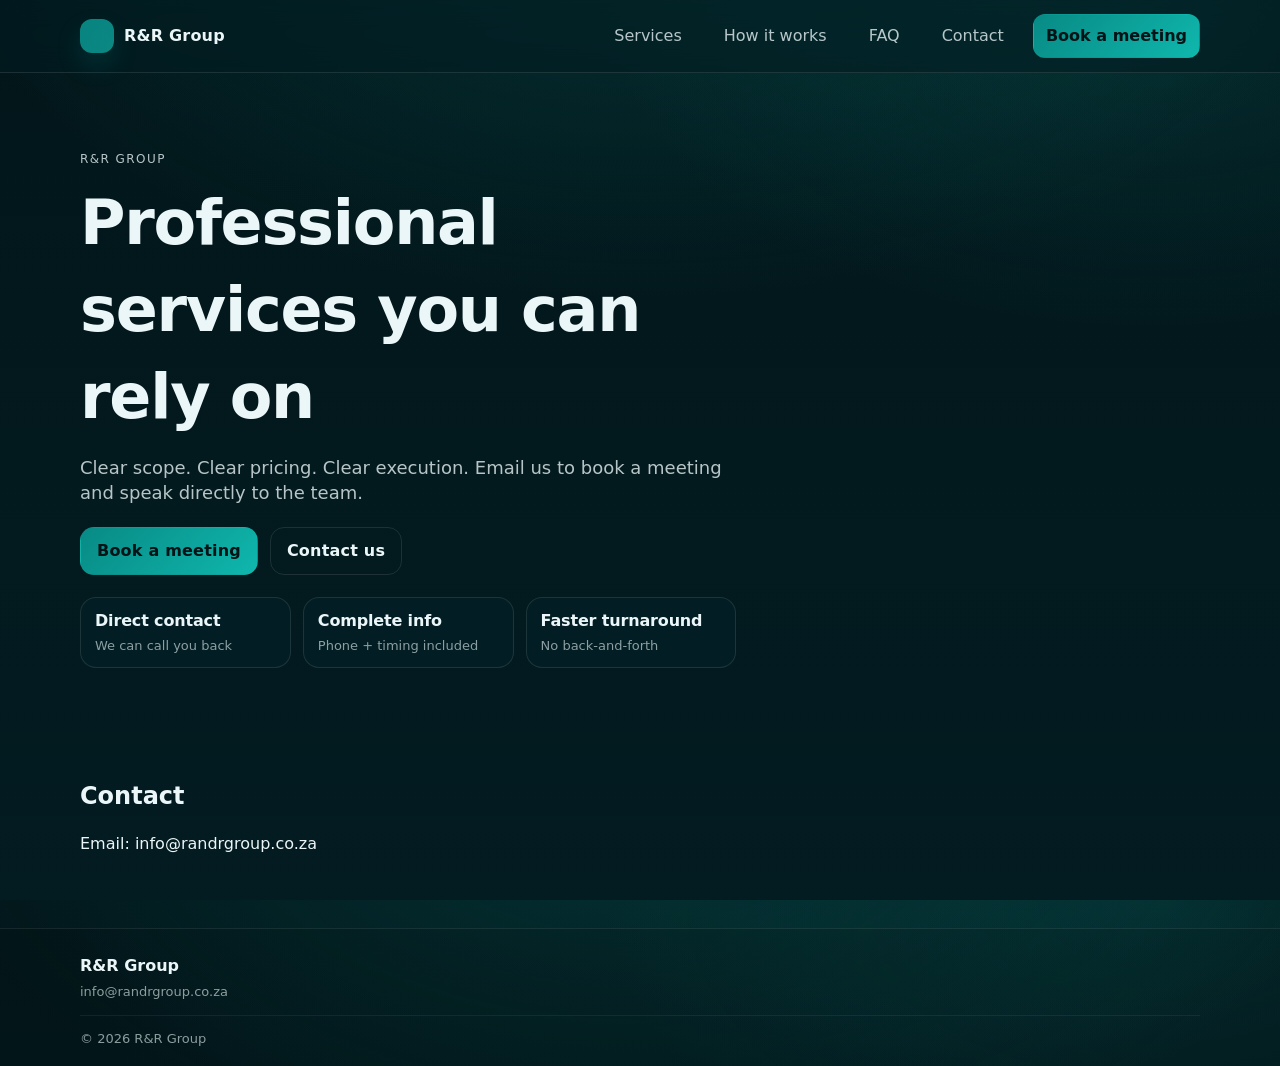
==== commit b4937753: "index.html" ====
--- a/index.html
+++ b/index.html
@@ -17,12 +17,7 @@
   <meta property="og:description" content="Clear scope. Structured delivery. Email to book a meeting with R&R Group.">
   <meta property="og:url" content="https://www.randrgroup.co.za/">
 
-  <!-- TWITTER CARD -->
-  <meta name="twitter:card" content="summary">
-  <meta name="twitter:title" content="R&R Group | Professional Services">
-  <meta name="twitter:description" content="Clear scope. Structured delivery. Email to book a meeting.">
-
-  <!-- STRUCTURED DATA: ORGANIZATION -->
+  <!-- STRUCTURED DATA -->
   <script type="application/ld+json">
   {
     "@context": "https://schema.org",
@@ -38,40 +33,6 @@
   }
   </script>
 
-  <!-- STRUCTURED DATA: FAQ -->
-  <script type="application/ld+json">
-  {
-    "@context":"https://schema.org",
-    "@type":"FAQPage",
-    "mainEntity":[
-      {
-        "@type":"Question",
-        "name":"How do I request a quote or meeting?",
-        "acceptedAnswer":{
-          "@type":"Answer",
-          "text":"Email info@randrgroup.co.za with your location, what you need done, and your preferred timing. We reply with the next steps."
-        }
-      },
-      {
-        "@type":"Question",
-        "name":"What information should I include in my email?",
-        "acceptedAnswer":{
-          "@type":"Answer",
-          "text":"Include the service you need, the site location, your deadline, and any photos or documents that help define scope."
-        }
-      },
-      {
-        "@type":"Question",
-        "name":"Which areas do you serve?",
-        "acceptedAnswer":{
-          "@type":"Answer",
-          "text":"We serve clients in South Africa. If you are outside our current coverage, we will confirm options by email."
-        }
-      }
-    ]
-  }
-  </script>
-
   <link rel="stylesheet" href="style.css">
 </head>
 
@@ -83,12 +44,15 @@
         <div class="brand-name">R&R Group</div>
       </div>
 
-      <nav class="nav" aria-label="Primary">
+      <nav class="nav">
         <a href="#services">Services</a>
         <a href="#process">How it works</a>
         <a href="#faq">FAQ</a>
         <a href="#contact">Contact</a>
-        <a class="nav-cta" href="mailto:info@randrgroup.co.za?subject=Booking%20Request%20-%20R%26R%20Group&body=Hi%20R%26R%20Group%2C%0A%0AI%20want%20to%20book%20a%20meeting.%0A%0AService%20needed%3A%20%0ALocation%3A%20%0ADeadline%3A%20%0ABest%20time%20to%20call%3A%20%0A%0AThanks%2C">Book a meeting</a>
+        <a class="nav-cta"
+           href="mailto:info@randrgroup.co.za?subject=Booking%20Request%20-%20R%26R%20Group&body=Hi%20R%26R%20Group%2C%0A%0AI%20want%20to%20book%20a%20meeting.%0A%0AService%20needed%3A%20%0ALocation%3A%20%0APhone%20number%3A%20%0ABest%20time%20to%20call%3A%20%0A%0AThanks%2C">
+          Book a meeting
+        </a>
       </nav>
     </div>
   </header>
@@ -100,166 +64,47 @@
           <p class="eyebrow">R&R Group</p>
           <h1 class="hero-title">Professional services you can rely on</h1>
           <p class="hero-subtitle">
-            R&R Group helps clients plan, quote, and execute work with clear scope and next steps.
-            Email us to book a meeting and get a structured response.
+            Clear scope. Clear pricing. Clear execution.
+            Email us to book a meeting and speak directly to the team.
           </p>
 
           <div class="hero-actions">
-            <a class="btn btn-primary" href="mailto:info@randrgroup.co.za?subject=Booking%20Request%20-%20R%26R%20Group&body=Hi%20R%26R%20Group%2C%0A%0AI%20want%20to%20book%20a%20meeting.%0A%0AService%20needed%3A%20%0ALocation%3A%20%0ADeadline%3A%20%0ABest%20time%20to%20call%3A%20%0A%0AThanks%2C">Book a meeting</a>
-            <a class="btn btn-outline" href="mailto:info@randrgroup.co.za?subject=Service%20Enquiry%20-%20R%26R%20Group&body=Hi%20R%26R%20Group%2C%0A%0AI%20have%20a%20service%20question.%0A%0AService%20needed%3A%20%0ALocation%3A%20%0ADetails%3A%20%0A%0AThanks%2C">Contact us</a>
+            <a class="btn btn-primary"
+               href="mailto:info@randrgroup.co.za?subject=Booking%20Request%20-%20R%26R%20Group&body=Hi%20R%26R%20Group%2C%0A%0AI%20want%20to%20book%20a%20meeting.%0A%0AService%20needed%3A%20%0ALocation%3A%20%0APhone%20number%3A%20%0ABest%20time%20to%20call%3A%20%0A%0AThanks%2C">
+              Book a meeting
+            </a>
+
+            <a class="btn btn-outline"
+               href="mailto:info@randrgroup.co.za?subject=Service%20Enquiry%20-%20R%26R%20Group&body=Hi%20R%26R%20Group%2C%0A%0AI%20have%20a%20service%20question.%0A%0AService%20needed%3A%20%0ALocation%3A%20%0APhone%20number%3A%20%0ADetails%3A%20%0A%0AThanks%2C">
+              Contact us
+            </a>
           </div>
 
-          <div class="trust-row" aria-label="Quick clarity">
+          <div class="trust-row">
             <div class="trust-item">
-              <div class="trust-value">Who it is for</div>
-              <div class="trust-label">Clients who need clear scope and delivery</div>
+              <div class="trust-value">Direct contact</div>
+              <div class="trust-label">We can call you back</div>
             </div>
             <div class="trust-item">
-              <div class="trust-value">What we do</div>
-              <div class="trust-label">Plan, quote, execute, and report</div>
+              <div class="trust-value">Complete info</div>
+              <div class="trust-label">Phone + timing included</div>
             </div>
             <div class="trust-item">
-              <div class="trust-value">Your next step</div>
-              <div class="trust-label">Email to book a meeting</div>
+              <div class="trust-value">Faster turnaround</div>
+              <div class="trust-label">No back-and-forth</div>
             </div>
-          </div>
-        </div>
-
-        <div class="hero-panel" aria-hidden="true">
-          <div class="panel-card">
-            <div class="panel-top">
-              <span class="dot"></span>
-              <span class="dot"></span>
-              <span class="dot"></span>
-            </div>
-            <div class="panel-body">
-              <div class="panel-line lg"></div>
-              <div class="panel-line md"></div>
-              <div class="panel-line sm"></div>
-
-              <div class="panel-grid">
-                <div class="panel-box"></div>
-                <div class="panel-box"></div>
-                <div class="panel-box"></div>
-                <div class="panel-box"></div>
-              </div>
-
-              <div class="panel-chip-row">
-                <span class="chip">Planning</span>
-                <span class="chip">Quoting</span>
-                <span class="chip">Execution</span>
-                <span class="chip">Reporting</span>
-              </div>
-            </div>
-          </div>
-        </div>
-      </div>
-
-      <div class="hero-glow" aria-hidden="true"></div>
-    </section>
-
-    <section id="services" class="section section-alt" aria-labelledby="services-title">
-      <div class="container">
-        <div class="section-head">
-          <h2 id="services-title">Services</h2>
-          <p>
-            This page is a starting point. We confirm the exact scope and pricing after you email.
-          </p>
-        </div>
-
-        <div class="grid-3">
-          <div class="card">
-            <h3>Service One</h3>
-            <p>Use this slot for your first core service. Keep it short and specific.</p>
-            <a class="btn btn-small" href="mailto:info@randrgroup.co.za?subject=Service%20One%20-%20Enquiry%20-%20R%26R%20Group">Ask about this</a>
-          </div>
-
-          <div class="card">
-            <h3>Service Two</h3>
-            <p>Use this slot for your second core service. Keep it short and specific.</p>
-            <a class="btn btn-small" href="mailto:info@randrgroup.co.za?subject=Service%20Two%20-%20Enquiry%20-%20R%26R%20Group">Ask about this</a>
-          </div>
-
-          <div class="card">
-            <h3>Service Three</h3>
-            <p>Use this slot for your third core service. Keep it short and specific.</p>
-            <a class="btn btn-small" href="mailto:info@randrgroup.co.za?subject=Service%20Three%20-%20Enquiry%20-%20R%26R%20Group">Ask about this</a>
           </div>
         </div>
       </div>
     </section>
 
-    <section id="process" class="section" aria-labelledby="process-title">
+    <section id="contact" class="section">
       <div class="container">
-        <div class="section-head">
-          <h2 id="process-title">How it works</h2>
-          <p>Simple sequence. You always know the next step.</p>
-        </div>
-
-        <div class="steps">
-          <div class="step">
-            <div class="step-num">1</div>
-            <h3>Email the request</h3>
-            <p>Send service, location, timing, and detail.</p>
-          </div>
-
-          <div class="step">
-            <div class="step-num">2</div>
-            <h3>Clarify scope</h3>
-            <p>We confirm what is included and what it will cost.</p>
-          </div>
-
-          <div class="step">
-            <div class="step-num">3</div>
-            <h3>Proceed</h3>
-            <p>We schedule and execute based on agreement.</p>
-          </div>
-        </div>
-      </div>
-    </section>
-
-    <section id="faq" class="section section-alt" aria-labelledby="faq-title">
-      <div class="container">
-        <div class="section-head">
-          <h2 id="faq-title">FAQ</h2>
-          <p>Quick answers before you email.</p>
-        </div>
-
-        <div class="grid-3">
-          <div class="card">
-            <h3>How do I request a quote or meeting?</h3>
-            <p>Email info@randrgroup.co.za with your location, what you need done, and your preferred timing.</p>
-          </div>
-
-          <div class="card">
-            <h3>What should I include in my email?</h3>
-            <p>Service needed, location, deadline, and any photos or documents that define scope.</p>
-          </div>
-
-          <div class="card">
-            <h3>Which areas do you serve?</h3>
-            <p>South Africa. If you are outside coverage, we confirm options by email.</p>
-          </div>
-        </div>
-      </div>
-    </section>
-
-    <section id="contact" class="section" aria-labelledby="contact-title">
-      <div class="container">
-        <div class="section-head">
-          <h2 id="contact-title">Contact</h2>
-          <p>Email is the fastest channel right now.</p>
-        </div>
-
-        <div class="note-bar">
-          <div>
-            <div class="note-title">Email</div>
-            <div class="note-text">
-              <a href="mailto:info@randrgroup.co.za">info@randrgroup.co.za</a>
-            </div>
-          </div>
-          <a class="btn btn-primary btn-small" href="mailto:info@randrgroup.co.za?subject=Booking%20Request%20-%20R%26R%20Group">Book a meeting</a>
-        </div>
+        <h2>Contact</h2>
+        <p>
+          Email:
+          <a href="mailto:info@randrgroup.co.za">info@randrgroup.co.za</a>
+        </p>
       </div>
     </section>
   </main>
@@ -268,14 +113,7 @@
     <div class="container footer-inner">
       <div>
         <div class="footer-brand">R&R Group</div>
-        <div class="footer-meta">Email: info@randrgroup.co.za</div>
-      </div>
-
-      <div class="footer-links" aria-label="Footer links">
-        <a href="#services">Services</a>
-        <a href="#process">How it works</a>
-        <a href="#faq">FAQ</a>
-        <a href="mailto:info@randrgroup.co.za?subject=Booking%20Request%20-%20R%26R%20Group">Book</a>
+        <div class="footer-meta">info@randrgroup.co.za</div>
       </div>
     </div>
 
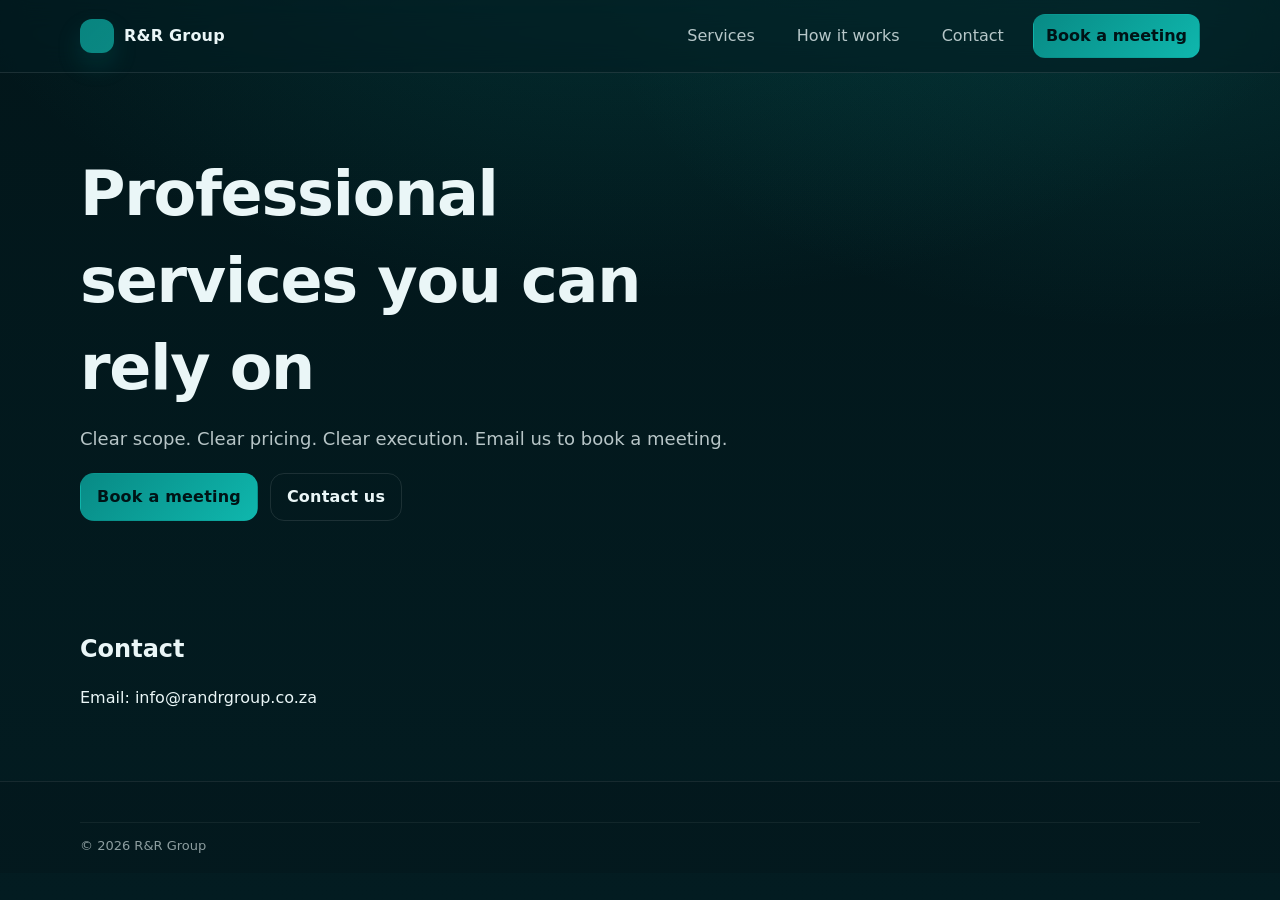
==== commit 52a04a23: "index.html" ====
--- a/index.html
+++ b/index.html
@@ -33,6 +33,15 @@
   }
   </script>
 
+  <!-- GOOGLE ANALYTICS GA4 -->
+  <script async src="https://www.googletagmanager.com/gtag/js?id=G-5DZ7KJE1W4"></script>
+  <script>
+    window.dataLayer = window.dataLayer || [];
+    function gtag(){ dataLayer.push(arguments); }
+    gtag('js', new Date());
+    gtag('config', 'G-5DZ7KJE1W4');
+  </script>
+
   <link rel="stylesheet" href="style.css">
 </head>
 
@@ -47,10 +56,9 @@
       <nav class="nav">
         <a href="#services">Services</a>
         <a href="#process">How it works</a>
-        <a href="#faq">FAQ</a>
         <a href="#contact">Contact</a>
         <a class="nav-cta"
-           href="mailto:info@randrgroup.co.za?subject=Booking%20Request%20-%20R%26R%20Group&body=Hi%20R%26R%20Group%2C%0A%0AI%20want%20to%20book%20a%20meeting.%0A%0AService%20needed%3A%20%0ALocation%3A%20%0APhone%20number%3A%20%0ABest%20time%20to%20call%3A%20%0A%0AThanks%2C">
+           href="mailto:info@randrgroup.co.za?subject=Booking%20Request%20-%20R%26R%20Group&body=Hi%20R%26R%20Group%2C%0A%0AService%20needed%3A%0ALocation%3A%0APhone%20number%3A%0ABest%20time%20to%20call%3A%0A%0AThanks">
           Book a meeting
         </a>
       </nav>
@@ -61,38 +69,21 @@
     <section class="hero">
       <div class="container hero-inner">
         <div>
-          <p class="eyebrow">R&R Group</p>
           <h1 class="hero-title">Professional services you can rely on</h1>
           <p class="hero-subtitle">
             Clear scope. Clear pricing. Clear execution.
-            Email us to book a meeting and speak directly to the team.
+            Email us to book a meeting.
           </p>
 
           <div class="hero-actions">
             <a class="btn btn-primary"
-               href="mailto:info@randrgroup.co.za?subject=Booking%20Request%20-%20R%26R%20Group&body=Hi%20R%26R%20Group%2C%0A%0AI%20want%20to%20book%20a%20meeting.%0A%0AService%20needed%3A%20%0ALocation%3A%20%0APhone%20number%3A%20%0ABest%20time%20to%20call%3A%20%0A%0AThanks%2C">
+               href="mailto:info@randrgroup.co.za?subject=Booking%20Request%20-%20R%26R%20Group">
               Book a meeting
             </a>
-
             <a class="btn btn-outline"
-               href="mailto:info@randrgroup.co.za?subject=Service%20Enquiry%20-%20R%26R%20Group&body=Hi%20R%26R%20Group%2C%0A%0AI%20have%20a%20service%20question.%0A%0AService%20needed%3A%20%0ALocation%3A%20%0APhone%20number%3A%20%0ADetails%3A%20%0A%0AThanks%2C">
+               href="mailto:info@randrgroup.co.za?subject=Service%20Enquiry%20-%20R%26R%20Group">
               Contact us
             </a>
-          </div>
-
-          <div class="trust-row">
-            <div class="trust-item">
-              <div class="trust-value">Direct contact</div>
-              <div class="trust-label">We can call you back</div>
-            </div>
-            <div class="trust-item">
-              <div class="trust-value">Complete info</div>
-              <div class="trust-label">Phone + timing included</div>
-            </div>
-            <div class="trust-item">
-              <div class="trust-value">Faster turnaround</div>
-              <div class="trust-label">No back-and-forth</div>
-            </div>
           </div>
         </div>
       </div>
@@ -101,22 +92,12 @@
     <section id="contact" class="section">
       <div class="container">
         <h2>Contact</h2>
-        <p>
-          Email:
-          <a href="mailto:info@randrgroup.co.za">info@randrgroup.co.za</a>
-        </p>
+        <p>Email: <a href="mailto:info@randrgroup.co.za">info@randrgroup.co.za</a></p>
       </div>
     </section>
   </main>
 
   <footer class="site-footer">
-    <div class="container footer-inner">
-      <div>
-        <div class="footer-brand">R&R Group</div>
-        <div class="footer-meta">info@randrgroup.co.za</div>
-      </div>
-    </div>
-
     <div class="container footer-bottom">
       © 2026 R&R Group
     </div>
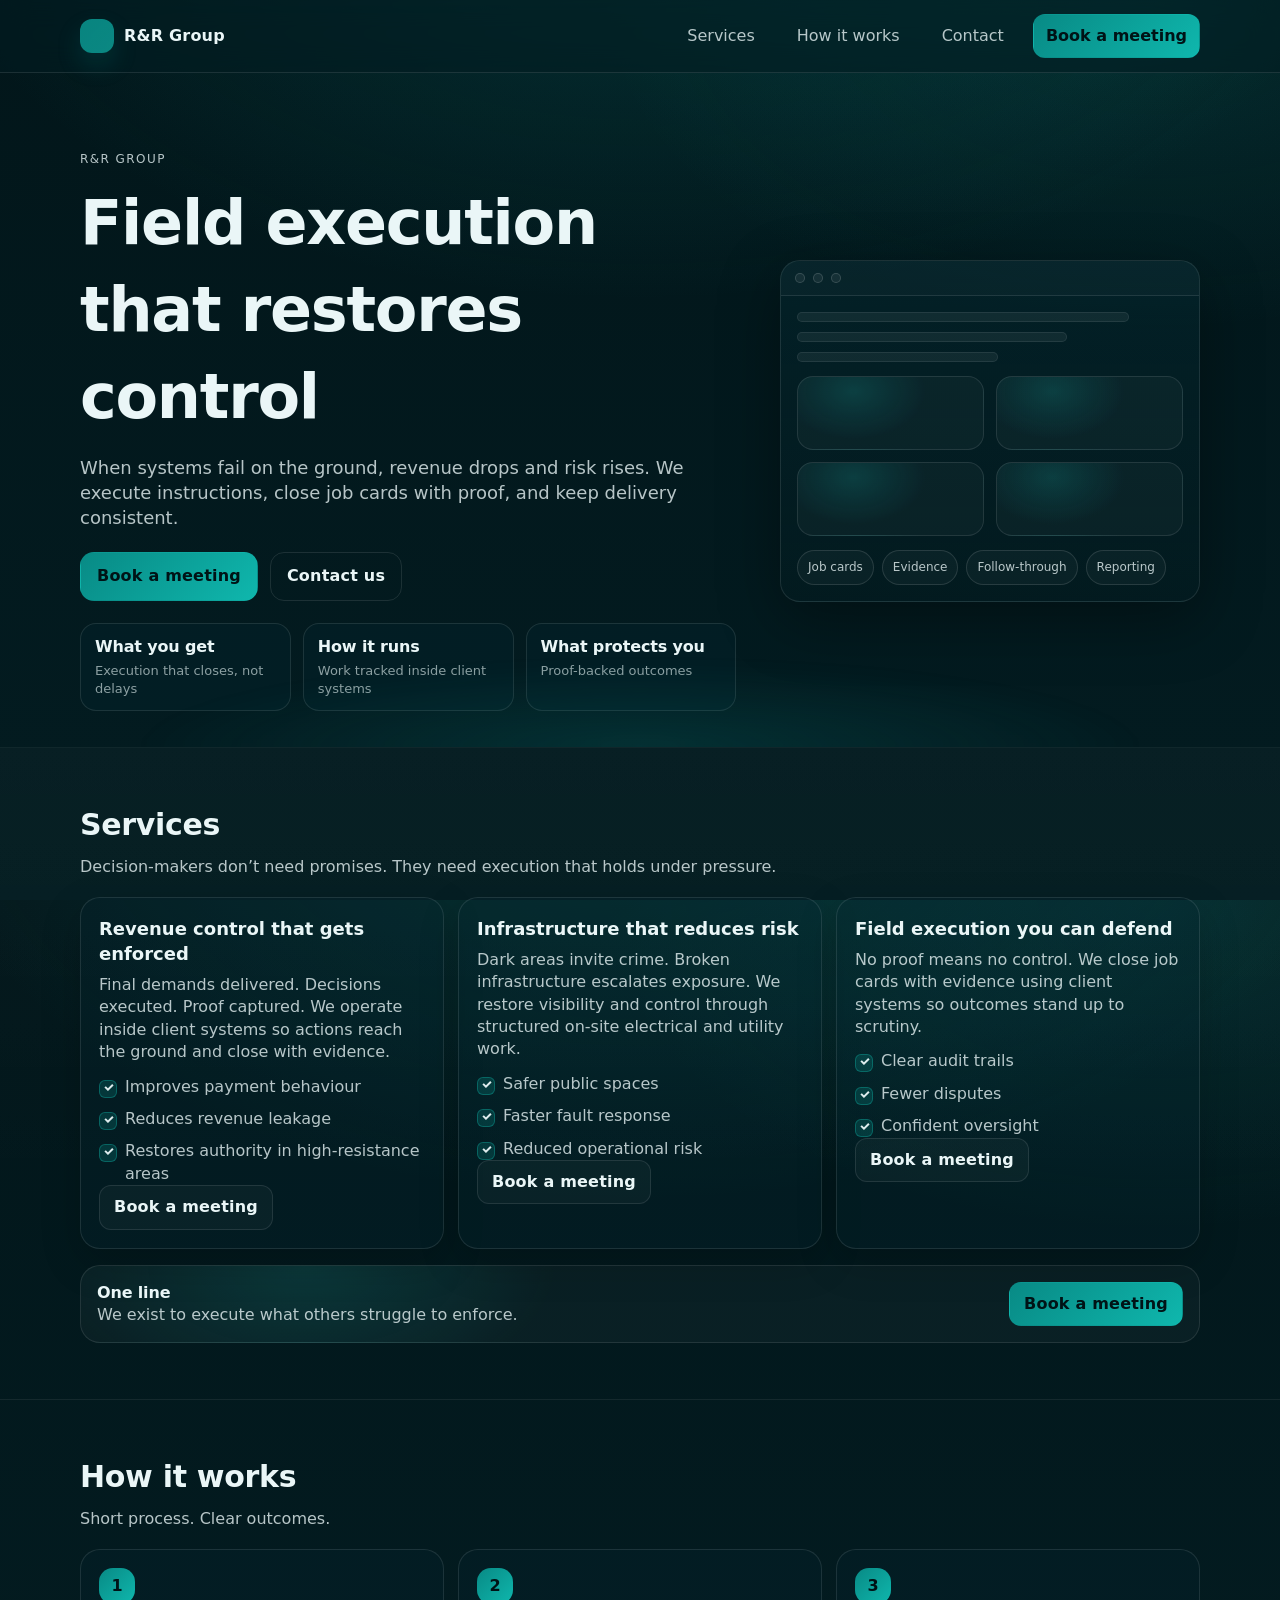
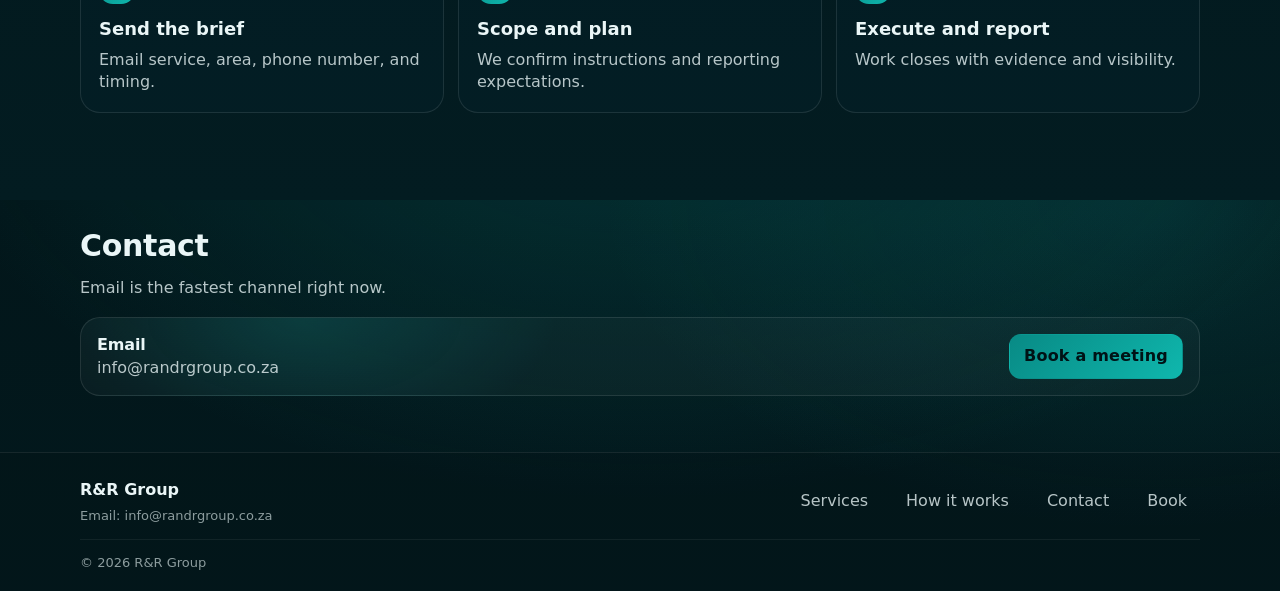
==== commit 8f4c8aa3: "index.html" ====
--- a/index.html
+++ b/index.html
@@ -4,8 +4,8 @@
   <meta charset="utf-8">
   <meta name="viewport" content="width=device-width, initial-scale=1">
 
-  <title>R&R Group | Professional Services & Project Execution</title>
-  <meta name="description" content="R&R Group provides structured professional services focused on planning, quoting, and execution. Email to book a meeting and discuss your project requirements.">
+  <title>R&R Group | Revenue Control, Infrastructure & Field Execution</title>
+  <meta name="description" content="R&R Group delivers field execution that restores control: revenue actions, infrastructure response, and proof-backed job closure. Book a meeting by email.">
   <link rel="canonical" href="https://www.randrgroup.co.za/">
 
   <!-- BLOCK INDEXING (TEMPORARY) -->
@@ -13,22 +13,27 @@
 
   <!-- OPEN GRAPH -->
   <meta property="og:type" content="website">
-  <meta property="og:title" content="R&R Group | Professional Services">
-  <meta property="og:description" content="Clear scope. Structured delivery. Email to book a meeting with R&R Group.">
+  <meta property="og:title" content="R&R Group | Field Execution That Restores Control">
+  <meta property="og:description" content="Revenue control. Infrastructure response. Proof-backed field execution. Book a meeting by email.">
   <meta property="og:url" content="https://www.randrgroup.co.za/">
+
+  <!-- TWITTER CARD -->
+  <meta name="twitter:card" content="summary">
+  <meta name="twitter:title" content="R&R Group | Field Execution That Restores Control">
+  <meta name="twitter:description" content="Revenue control. Infrastructure response. Proof-backed execution. Book a meeting by email.">
 
   <!-- STRUCTURED DATA -->
   <script type="application/ld+json">
   {
-    "@context": "https://schema.org",
-    "@type": "Organization",
-    "name": "R&R Group",
-    "url": "https://www.randrgroup.co.za",
-    "email": "info@randrgroup.co.za",
-    "contactPoint": {
-      "@type": "ContactPoint",
-      "email": "info@randrgroup.co.za",
-      "contactType": "sales"
+    "@context":"https://schema.org",
+    "@type":"Organization",
+    "name":"R&R Group",
+    "url":"https://www.randrgroup.co.za",
+    "email":"info@randrgroup.co.za",
+    "contactPoint":{
+      "@type":"ContactPoint",
+      "email":"info@randrgroup.co.za",
+      "contactType":"sales"
     }
   }
   </script>
@@ -46,6 +51,8 @@
 </head>
 
 <body>
+  <a class="skip-link" href="#main">Skip to content</a>
+
   <header class="site-header">
     <div class="container header-inner">
       <div class="brand">
@@ -53,54 +60,284 @@
         <div class="brand-name">R&R Group</div>
       </div>
 
-      <nav class="nav">
+      <nav class="nav" aria-label="Primary">
         <a href="#services">Services</a>
         <a href="#process">How it works</a>
         <a href="#contact">Contact</a>
-        <a class="nav-cta"
-           href="mailto:info@randrgroup.co.za?subject=Booking%20Request%20-%20R%26R%20Group&body=Hi%20R%26R%20Group%2C%0A%0AService%20needed%3A%0ALocation%3A%0APhone%20number%3A%0ABest%20time%20to%20call%3A%0A%0AThanks">
+
+        <a class="nav-cta js-lead"
+           data-lead-type="book_meeting"
+           data-lead-channel="email"
+           href="mailto:info@randrgroup.co.za?subject=Booking%20Request%20-%20R%26R%20Group&body=Hi%20R%26R%20Group%2C%0A%0AI%20want%20to%20book%20a%20meeting.%0A%0AService%20needed%3A%20%0ALocation%3A%20%0APhone%20number%3A%20%0ABest%20time%20to%20call%3A%20%0A%0AThanks%2C">
           Book a meeting
         </a>
       </nav>
     </div>
   </header>
 
-  <main>
+  <main id="main">
     <section class="hero">
       <div class="container hero-inner">
         <div>
-          <h1 class="hero-title">Professional services you can rely on</h1>
+          <p class="eyebrow">R&R Group</p>
+          <h1 class="hero-title">Field execution that restores control</h1>
           <p class="hero-subtitle">
-            Clear scope. Clear pricing. Clear execution.
-            Email us to book a meeting.
+            When systems fail on the ground, revenue drops and risk rises.
+            We execute instructions, close job cards with proof, and keep delivery consistent.
           </p>
 
           <div class="hero-actions">
-            <a class="btn btn-primary"
-               href="mailto:info@randrgroup.co.za?subject=Booking%20Request%20-%20R%26R%20Group">
+            <a class="btn btn-primary js-lead"
+               data-lead-type="book_meeting"
+               data-lead-channel="email"
+               href="mailto:info@randrgroup.co.za?subject=Booking%20Request%20-%20R%26R%20Group&body=Hi%20R%26R%20Group%2C%0A%0AI%20want%20to%20book%20a%20meeting.%0A%0AService%20needed%3A%20%0ALocation%3A%20%0APhone%20number%3A%20%0ABest%20time%20to%20call%3A%20%0A%0AThanks%2C">
               Book a meeting
             </a>
-            <a class="btn btn-outline"
-               href="mailto:info@randrgroup.co.za?subject=Service%20Enquiry%20-%20R%26R%20Group">
+
+            <a class="btn btn-outline js-lead"
+               data-lead-type="service_enquiry"
+               data-lead-channel="email"
+               href="mailto:info@randrgroup.co.za?subject=Service%20Enquiry%20-%20R%26R%20Group&body=Hi%20R%26R%20Group%2C%0A%0AI%20have%20a%20service%20question.%0A%0AService%20needed%3A%20%0ALocation%3A%20%0APhone%20number%3A%20%0ADetails%3A%20%0A%0AThanks%2C">
               Contact us
             </a>
           </div>
-        </div>
-      </div>
+
+          <div class="trust-row" aria-label="Quick clarity">
+            <div class="trust-item">
+              <div class="trust-value">What you get</div>
+              <div class="trust-label">Execution that closes, not delays</div>
+            </div>
+            <div class="trust-item">
+              <div class="trust-value">How it runs</div>
+              <div class="trust-label">Work tracked inside client systems</div>
+            </div>
+            <div class="trust-item">
+              <div class="trust-value">What protects you</div>
+              <div class="trust-label">Proof-backed outcomes</div>
+            </div>
+          </div>
+        </div>
+
+        <div class="hero-panel" aria-hidden="true">
+          <div class="panel-card">
+            <div class="panel-top">
+              <span class="dot"></span>
+              <span class="dot"></span>
+              <span class="dot"></span>
+            </div>
+            <div class="panel-body">
+              <div class="panel-line lg"></div>
+              <div class="panel-line md"></div>
+              <div class="panel-line sm"></div>
+
+              <div class="panel-grid">
+                <div class="panel-box"></div>
+                <div class="panel-box"></div>
+                <div class="panel-box"></div>
+                <div class="panel-box"></div>
+              </div>
+
+              <div class="panel-chip-row">
+                <span class="chip">Job cards</span>
+                <span class="chip">Evidence</span>
+                <span class="chip">Follow-through</span>
+                <span class="chip">Reporting</span>
+              </div>
+            </div>
+          </div>
+        </div>
+      </div>
+
+      <div class="hero-glow" aria-hidden="true"></div>
     </section>
 
-    <section id="contact" class="section">
+    <!-- SERVICES (EXECUTIVE-SCANNABLE COPY) -->
+    <section id="services" class="section section-alt" aria-labelledby="services-title">
       <div class="container">
-        <h2>Contact</h2>
-        <p>Email: <a href="mailto:info@randrgroup.co.za">info@randrgroup.co.za</a></p>
+        <div class="section-head">
+          <h2 id="services-title">Services</h2>
+          <p>
+            Decision-makers don’t need promises. They need execution that holds under pressure.
+          </p>
+        </div>
+
+        <div class="grid-3">
+          <div class="card">
+            <h3>Revenue control that gets enforced</h3>
+            <p>
+              Final demands delivered. Decisions executed. Proof captured.
+              We operate inside client systems so actions reach the ground and close with evidence.
+            </p>
+            <ul class="ticks">
+              <li>Improves payment behaviour</li>
+              <li>Reduces revenue leakage</li>
+              <li>Restores authority in high-resistance areas</li>
+            </ul>
+
+            <a class="btn btn-small js-lead"
+               data-lead-type="service_revenue_control"
+               data-lead-channel="email"
+               href="mailto:info@randrgroup.co.za?subject=Service%20Enquiry%20-%20Revenue%20Control%20-%20R%26R%20Group&body=Hi%20R%26R%20Group%2C%0A%0AI%20want%20to%20discuss%20revenue%20control%20execution.%0A%0AArea%2FLocation%3A%20%0AVolumes%20or%20target%20areas%3A%20%0APhone%20number%3A%20%0ABest%20time%20to%20call%3A%20%0A%0AThanks%2C">
+              Book a meeting
+            </a>
+          </div>
+
+          <div class="card">
+            <h3>Infrastructure that reduces risk</h3>
+            <p>
+              Dark areas invite crime. Broken infrastructure escalates exposure.
+              We restore visibility and control through structured on-site electrical and utility work.
+            </p>
+            <ul class="ticks">
+              <li>Safer public spaces</li>
+              <li>Faster fault response</li>
+              <li>Reduced operational risk</li>
+            </ul>
+
+            <a class="btn btn-small js-lead"
+               data-lead-type="service_infrastructure"
+               data-lead-channel="email"
+               href="mailto:info@randrgroup.co.za?subject=Service%20Enquiry%20-%20Infrastructure%20Response%20-%20R%26R%20Group&body=Hi%20R%26R%20Group%2C%0A%0AI%20want%20to%20discuss%20infrastructure%20response%20(streetlights%2C%20repairs%2C%20restoration).%0A%0AArea%2FLocation%3A%20%0AType%20of%20issue%3A%20%0APhone%20number%3A%20%0ABest%20time%20to%20call%3A%20%0A%0AThanks%2C">
+              Book a meeting
+            </a>
+          </div>
+
+          <div class="card">
+            <h3>Field execution you can defend</h3>
+            <p>
+              No proof means no control.
+              We close job cards with evidence using client systems so outcomes stand up to scrutiny.
+            </p>
+            <ul class="ticks">
+              <li>Clear audit trails</li>
+              <li>Fewer disputes</li>
+              <li>Confident oversight</li>
+            </ul>
+
+            <a class="btn btn-small js-lead"
+               data-lead-type="service_proof_execution"
+               data-lead-channel="email"
+               href="mailto:info@randrgroup.co.za?subject=Service%20Enquiry%20-%20Proof%20Backed%20Execution%20-%20R%26R%20Group&body=Hi%20R%26R%20Group%2C%0A%0AI%20want%20to%20discuss%20proof-backed%20field%20execution%20and%20reporting.%0A%0AArea%2FLocation%3A%20%0AReporting%20requirements%3A%20%0APhone%20number%3A%20%0ABest%20time%20to%20call%3A%20%0A%0AThanks%2C">
+              Book a meeting
+            </a>
+          </div>
+        </div>
+
+        <div class="note-bar">
+          <div>
+            <div class="note-title">One line</div>
+            <div class="note-text">We exist to execute what others struggle to enforce.</div>
+          </div>
+
+          <a class="btn btn-primary btn-small js-lead"
+             data-lead-type="book_meeting"
+             data-lead-channel="email"
+             href="mailto:info@randrgroup.co.za?subject=Booking%20Request%20-%20R%26R%20Group&body=Hi%20R%26R%20Group%2C%0A%0AI%20want%20to%20book%20a%20meeting.%0A%0AService%20needed%3A%20%0ALocation%3A%20%0APhone%20number%3A%20%0ABest%20time%20to%20call%3A%20%0A%0AThanks%2C">
+            Book a meeting
+          </a>
+        </div>
+      </div>
+    </section>
+
+    <section id="process" class="section" aria-labelledby="process-title">
+      <div class="container">
+        <div class="section-head">
+          <h2 id="process-title">How it works</h2>
+          <p>Short process. Clear outcomes.</p>
+        </div>
+
+        <div class="steps">
+          <div class="step">
+            <div class="step-num">1</div>
+            <h3>Send the brief</h3>
+            <p>Email service, area, phone number, and timing.</p>
+          </div>
+          <div class="step">
+            <div class="step-num">2</div>
+            <h3>Scope and plan</h3>
+            <p>We confirm instructions and reporting expectations.</p>
+          </div>
+          <div class="step">
+            <div class="step-num">3</div>
+            <h3>Execute and report</h3>
+            <p>Work closes with evidence and visibility.</p>
+          </div>
+        </div>
+      </div>
+    </section>
+
+    <section id="contact" class="section" aria-labelledby="contact-title">
+      <div class="container">
+        <div class="section-head">
+          <h2 id="contact-title">Contact</h2>
+          <p>Email is the fastest channel right now.</p>
+        </div>
+
+        <div class="note-bar">
+          <div>
+            <div class="note-title">Email</div>
+            <div class="note-text">
+              <a class="js-lead"
+                 data-lead-type="email_link"
+                 data-lead-channel="email"
+                 href="mailto:info@randrgroup.co.za?subject=R%26R%20Group%20-%20Enquiry&body=Hi%20R%26R%20Group%2C%0A%0ALocation%3A%20%0APhone%20number%3A%20%0ADetails%3A%20%0A%0AThanks%2C">
+                info@randrgroup.co.za
+              </a>
+            </div>
+          </div>
+
+          <a class="btn btn-primary btn-small js-lead"
+             data-lead-type="book_meeting"
+             data-lead-channel="email"
+             href="mailto:info@randrgroup.co.za?subject=Booking%20Request%20-%20R%26R%20Group&body=Hi%20R%26R%20Group%2C%0A%0AI%20want%20to%20book%20a%20meeting.%0A%0AService%20needed%3A%20%0ALocation%3A%20%0APhone%20number%3A%20%0ABest%20time%20to%20call%3A%20%0A%0AThanks%2C">
+            Book a meeting
+          </a>
+        </div>
       </div>
     </section>
   </main>
 
   <footer class="site-footer">
+    <div class="container footer-inner">
+      <div>
+        <div class="footer-brand">R&R Group</div>
+        <div class="footer-meta">Email: info@randrgroup.co.za</div>
+      </div>
+
+      <div class="footer-links" aria-label="Footer links">
+        <a href="#services">Services</a>
+        <a href="#process">How it works</a>
+        <a href="#contact">Contact</a>
+        <a class="js-lead"
+           data-lead-type="book_meeting"
+           data-lead-channel="email"
+           href="mailto:info@randrgroup.co.za?subject=Booking%20Request%20-%20R%26R%20Group&body=Hi%20R%26R%20Group%2C%0A%0AI%20want%20to%20book%20a%20meeting.%0A%0AService%20needed%3A%20%0ALocation%3A%20%0APhone%20number%3A%20%0ABest%20time%20to%20call%3A%20%0A%0AThanks%2C">
+          Book
+        </a>
+      </div>
+    </div>
+
     <div class="container footer-bottom">
       © 2026 R&R Group
     </div>
   </footer>
+
+  <script>
+    // Lead click tracking (safe; does not change layout)
+    document.addEventListener("click", function (e) {
+      var a = e.target && e.target.closest ? e.target.closest(".js-lead") : null;
+      if (!a) return;
+
+      var leadType = a.getAttribute("data-lead-type") || "unknown";
+      var leadChannel = a.getAttribute("data-lead-channel") || "unknown";
+
+      if (typeof gtag === "function") {
+        gtag("event", "lead_click", {
+          lead_type: leadType,
+          lead_channel: leadChannel
+        });
+      }
+    });
+  </script>
 </body>
 </html>
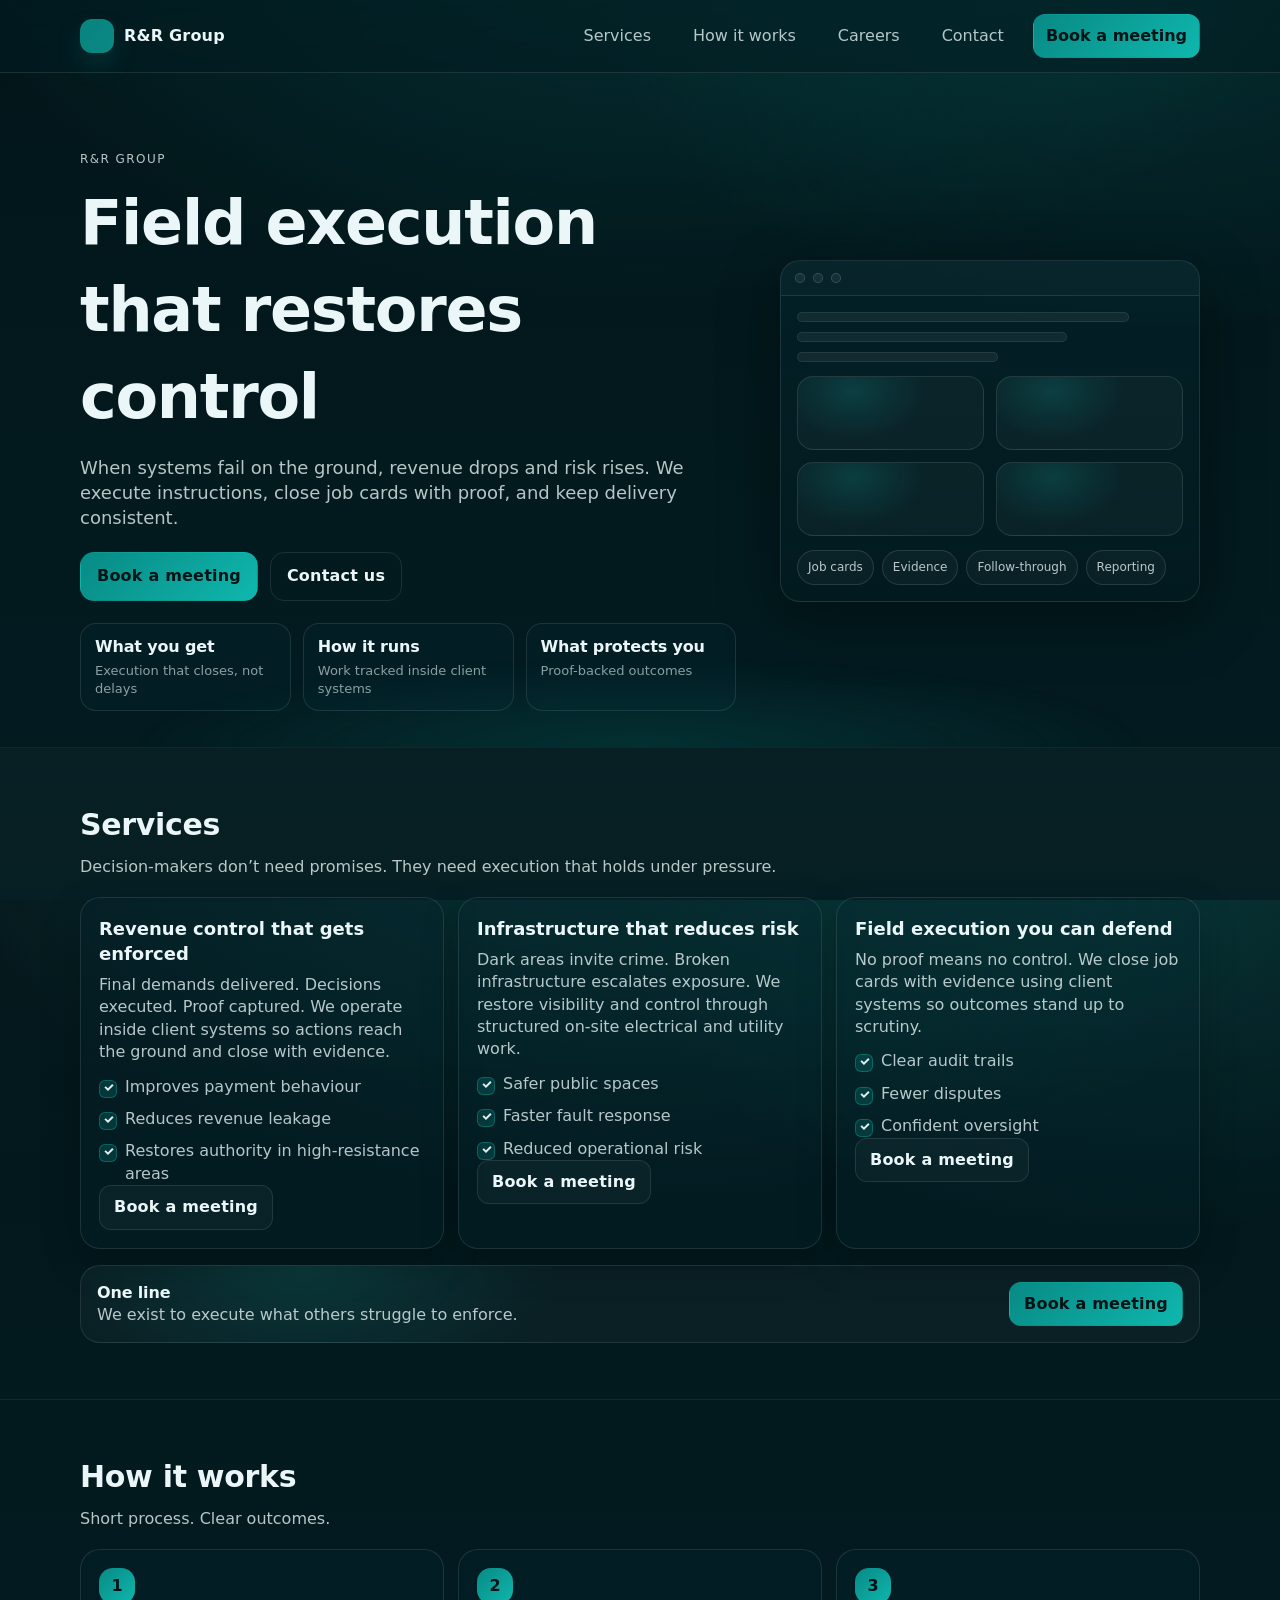
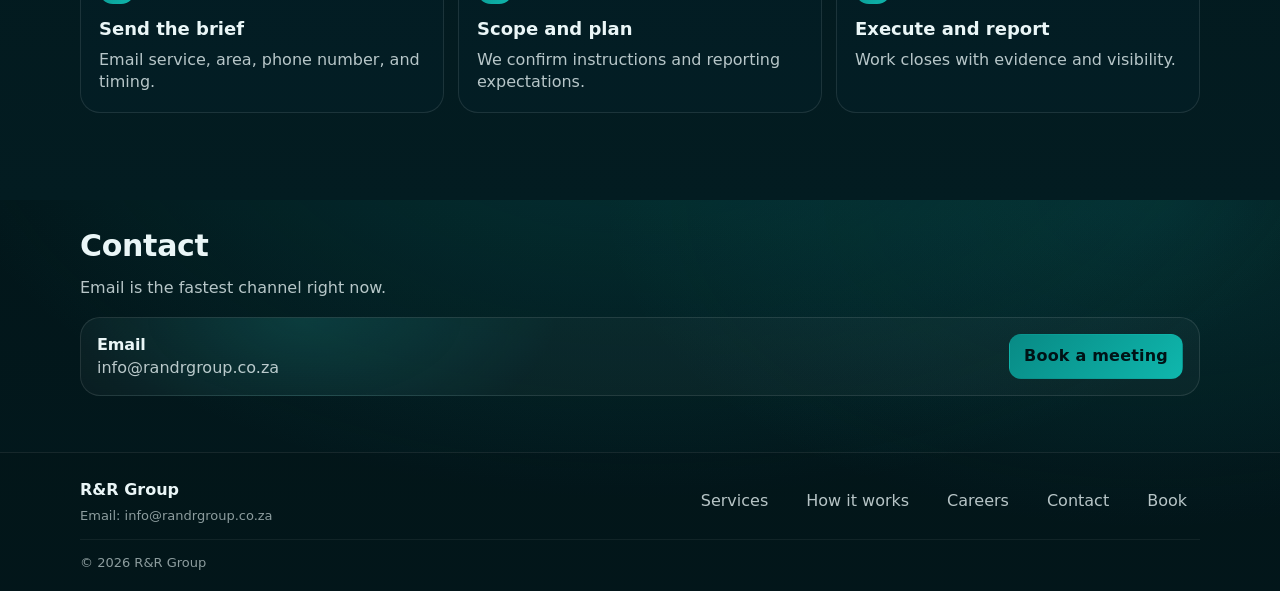
==== commit c9d36441: "Add Careers page (talent pool, CV applications to info@randrgroup.co.za) + menu links Co-Authored-By" ====
--- a/index.html
+++ b/index.html
@@ -63,6 +63,7 @@
       <nav class="nav" aria-label="Primary">
         <a href="#services">Services</a>
         <a href="#process">How it works</a>
+        <a href="careers.html">Careers</a>
         <a href="#contact">Contact</a>
 
         <a class="nav-cta js-lead"
@@ -307,6 +308,7 @@
       <div class="footer-links" aria-label="Footer links">
         <a href="#services">Services</a>
         <a href="#process">How it works</a>
+        <a href="careers.html">Careers</a>
         <a href="#contact">Contact</a>
         <a class="js-lead"
            data-lead-type="book_meeting"
